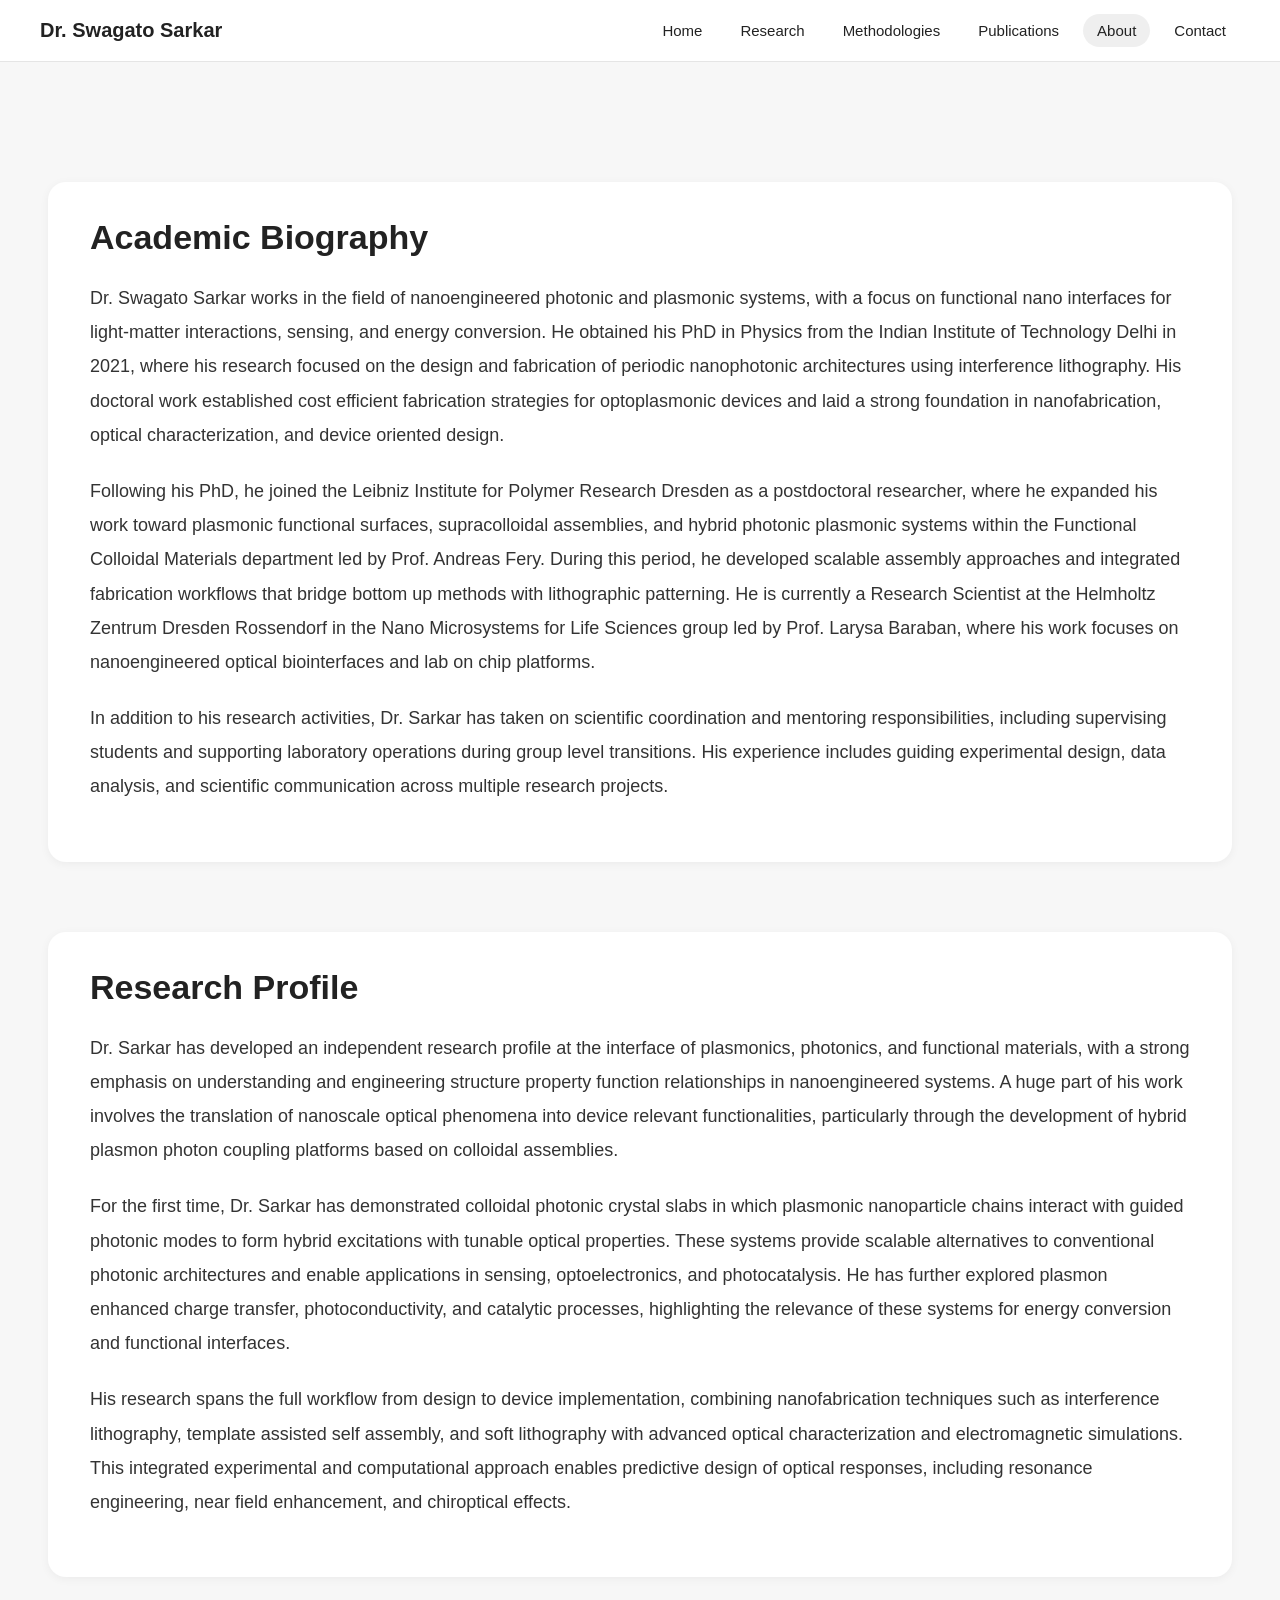
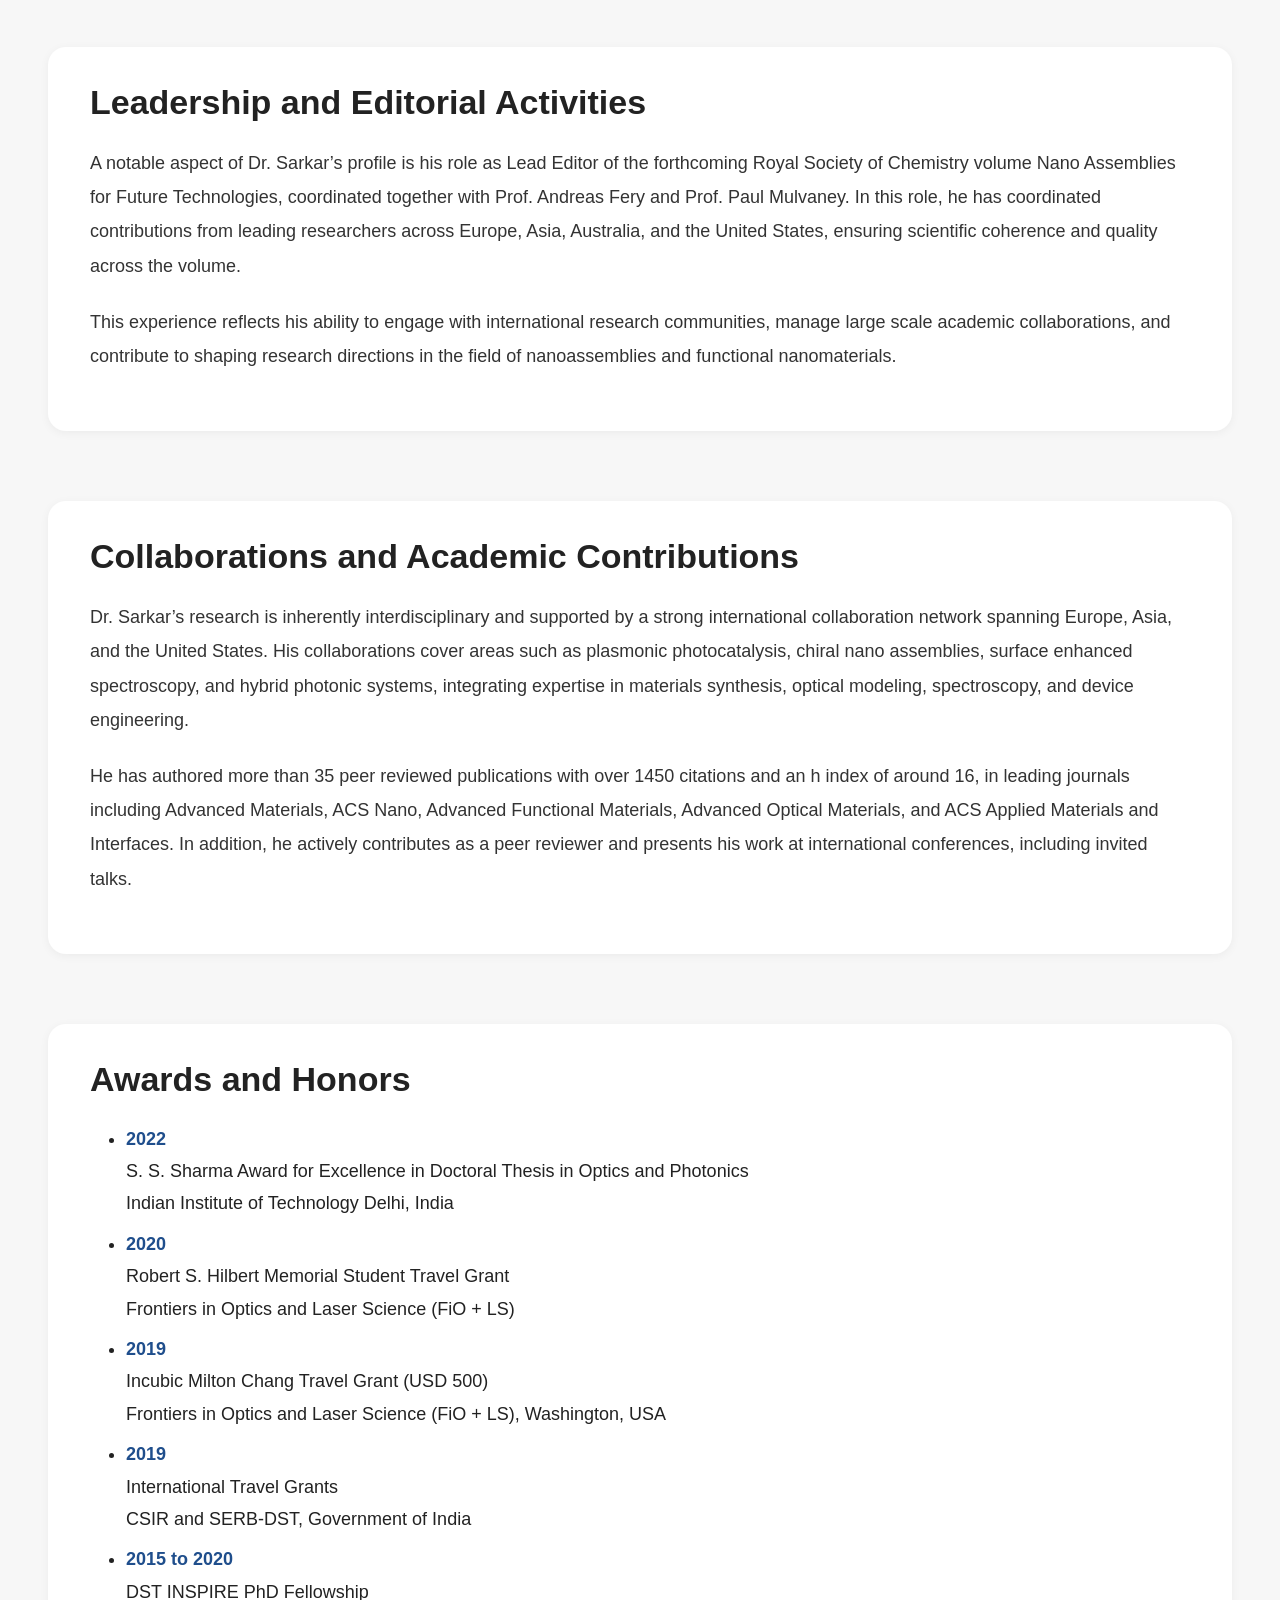
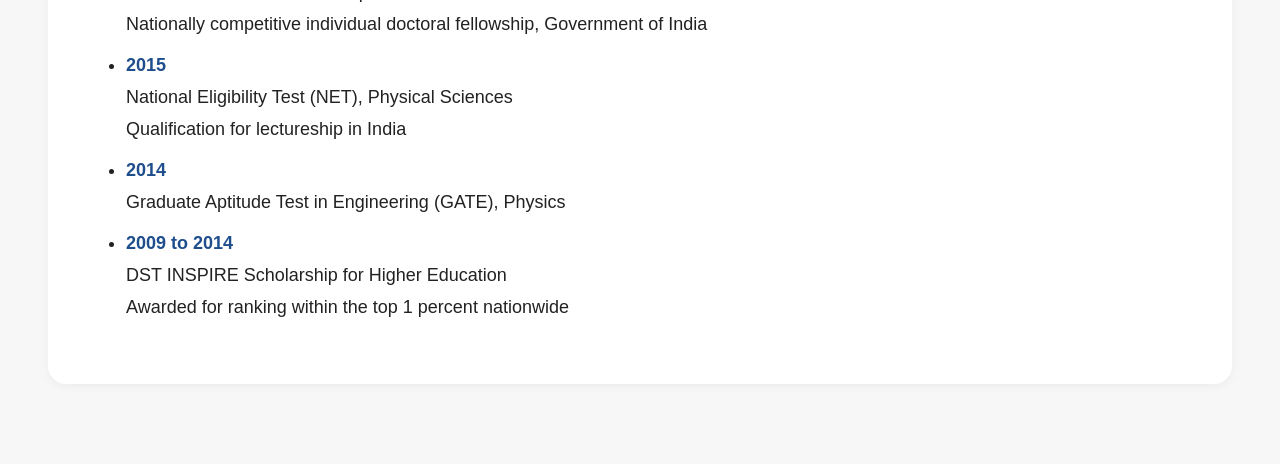
==== about.html @ 1393ed9a "Update about.html" ====
<!DOCTYPE html>
<html lang="en">
<head>
    <meta charset="UTF-8">
    <meta name="viewport" content="width=device-width, initial-scale=1.0">
    <title>About | Dr. Swagato Sarkar</title>
    <link rel="stylesheet" href="styles.css">
</head>
<body>

<header class="site-header">
    <nav class="navbar">
        <a href="index.html" class="site-title">Dr. Swagato Sarkar</a>
        <div class="nav-links">
            <a href="index.html">Home</a>
            <a href="research.html">Research</a>
            <a href="methodologies.html">Methodologies</a>
            <a href="publications.html">Publications</a>
            <a href="about.html" class="active">About</a>
            <a href="contact.html">Contact</a>
        </div>
    </nav>
</header>

<div class="container">

    <div class="research-block">

        <h2>Academic Biography</h2>

        <p>
            Dr. Swagato Sarkar works in the field of nanoengineered photonic and plasmonic systems, with a focus on functional nano interfaces for light-matter interactions, sensing, and energy conversion. He obtained his PhD in Physics from the Indian Institute of Technology Delhi in 2021, where his research focused on the design and fabrication of periodic nanophotonic architectures using interference lithography. His doctoral work established cost efficient fabrication strategies for optoplasmonic devices and laid a strong foundation in nanofabrication, optical characterization, and device oriented design.
        </p>

        <p>
            Following his PhD, he joined the Leibniz Institute for Polymer Research Dresden as a postdoctoral researcher, where he expanded his work toward plasmonic functional surfaces, supracolloidal assemblies, and hybrid photonic plasmonic systems within the Functional Colloidal Materials department led by Prof. Andreas Fery. During this period, he developed scalable assembly approaches and integrated fabrication workflows that bridge bottom up methods with lithographic patterning. He is currently a Research Scientist at the Helmholtz Zentrum Dresden Rossendorf in the Nano Microsystems for Life Sciences group led by Prof. Larysa Baraban, where his work focuses on nanoengineered optical biointerfaces and lab on chip platforms.
        </p>

        <p>
            In addition to his research activities, Dr. Sarkar has taken on scientific coordination and mentoring responsibilities, including supervising students and supporting laboratory operations during group level transitions. His experience includes guiding experimental design, data analysis, and scientific communication across multiple research projects.
        </p>

    </div>


    <div class="research-block">

        <h2>Research Profile</h2>

        <p>
            Dr. Sarkar has developed an independent research profile at the interface of plasmonics, photonics, and functional materials, with a strong emphasis on understanding and engineering structure property function relationships in nanoengineered systems. A huge part of his work involves the translation of nanoscale optical phenomena into device relevant functionalities, particularly through the development of hybrid plasmon photon coupling platforms based on colloidal assemblies.
        </p>

        <p>
            For the first time, Dr. Sarkar has demonstrated colloidal photonic crystal slabs in which plasmonic nanoparticle chains interact with guided photonic modes to form hybrid excitations with tunable optical properties. These systems provide scalable alternatives to conventional photonic architectures and enable applications in sensing, optoelectronics, and photocatalysis. He has further explored plasmon enhanced charge transfer, photoconductivity, and catalytic processes, highlighting the relevance of these systems for energy conversion and functional interfaces.
        </p>

        <p>
            His research spans the full workflow from design to device implementation, combining nanofabrication techniques such as interference lithography, template assisted self assembly, and soft lithography with advanced optical characterization and electromagnetic simulations. This integrated experimental and computational approach enables predictive design of optical responses, including resonance engineering, near field enhancement, and chiroptical effects.
        </p>

    </div>


    <div class="research-block">

        <h2>Leadership and Editorial Activities</h2>

        <p>
            A notable aspect of Dr. Sarkar’s profile is his role as Lead Editor of the forthcoming Royal Society of Chemistry volume Nano Assemblies for Future Technologies, coordinated together with Prof. Andreas Fery and Prof. Paul Mulvaney. In this role, he has coordinated contributions from leading researchers across Europe, Asia, Australia, and the United States, ensuring scientific coherence and quality across the volume.
        </p>

        <p>
            This experience reflects his ability to engage with international research communities, manage large scale academic collaborations, and contribute to shaping research directions in the field of nanoassemblies and functional nanomaterials.
        </p>

    </div>


    <div class="research-block">

        <h2>Collaborations and Academic Contributions</h2>

        <p>
            Dr. Sarkar’s research is inherently interdisciplinary and supported by a strong international collaboration network spanning Europe, Asia, and the United States. His collaborations cover areas such as plasmonic photocatalysis, chiral nano assemblies, surface enhanced spectroscopy, and hybrid photonic systems, integrating expertise in materials synthesis, optical modeling, spectroscopy, and device engineering.
        </p>

        <p>
            He has authored more than 35 peer reviewed publications with over 1450 citations and an h index of around 16, in leading journals including Advanced Materials, ACS Nano, Advanced Functional Materials, Advanced Optical Materials, and ACS Applied Materials and Interfaces. In addition, he actively contributes as a peer reviewer and presents his work at international conferences, including invited talks.
        </p>

    </div>


<div class="research-block">
    <h2>Awards and Honors</h2>

    <ul class="contact-list">
        <li>
            <strong>2022</strong><br>
            S. S. Sharma Award for Excellence in Doctoral Thesis in Optics and Photonics<br>
            Indian Institute of Technology Delhi, India
        </li>

        <li>
            <strong>2020</strong><br>
            Robert S. Hilbert Memorial Student Travel Grant<br>
            Frontiers in Optics and Laser Science (FiO + LS)
        </li>

        <li>
            <strong>2019</strong><br>
            Incubic Milton Chang Travel Grant (USD 500)<br>
            Frontiers in Optics and Laser Science (FiO + LS), Washington, USA
        </li>

        <li>
            <strong>2019</strong><br>
            International Travel Grants<br>
            CSIR and SERB-DST, Government of India
        </li>

        <li>
            <strong>2015 to 2020</strong><br>
            DST INSPIRE PhD Fellowship<br>
            Nationally competitive individual doctoral fellowship, Government of India
        </li>

        <li>
            <strong>2015</strong><br>
            National Eligibility Test (NET), Physical Sciences<br>
            Qualification for lectureship in India
        </li>

        <li>
            <strong>2014</strong><br>
            Graduate Aptitude Test in Engineering (GATE), Physics
        </li>

        <li>
            <strong>2009 to 2014</strong><br>
            DST INSPIRE Scholarship for Higher Education<br>
            Awarded for ranking within the top 1 percent nationwide
        </li>
    </ul>
</div>

</div>

</body>
</html>
---- styles.css ----
html {
    scroll-behavior: smooth;
}

body {
    font-family: Arial, sans-serif;
    margin: 0;
    padding: 0;
    background-color: #f7f7f7;
    color: #222;
}

.site-header {
    position: sticky;
    top: 0;
    z-index: 1000;
    background-color: rgba(255, 255, 255, 0.96);
    backdrop-filter: blur(8px);
    border-bottom: 1px solid #e5e5e5;
}

.navbar {
    max-width: 1200px;
    margin: 0 auto;
    padding: 14px 28px;
    display: flex;
    align-items: center;
    justify-content: space-between;
    gap: 20px;
}

.site-title {
    font-size: 20px;
    font-weight: 700;
    color: #222;
    text-decoration: none;
}

.nav-links {
    display: flex;
    flex-wrap: wrap;
    gap: 10px;
}

.nav-links a {
    text-decoration: none;
    color: #222;
    font-size: 15px;
    padding: 8px 14px;
    border-radius: 20px;
    transition: all 0.2s ease;
}

.nav-links a:hover,
.nav-links a.active {
    background-color: #efefef;
}

.container {
    max-width: 1200px;
    margin: 0 auto;
    padding: 50px 30px 80px 30px;
}

.hero {
    text-align: center;
    max-width: 950px;
    margin: 0 auto 50px auto;
}

h1 {
    font-size: 52px;
    margin-bottom: 12px;
}

.hero h2 {
    font-weight: normal;
    color: #444;
    margin-bottom: 28px;
    font-size: 22px;
}

.hero p {
    font-size: 18px;
    line-height: 1.8;
    color: #333;
    margin: 0 auto;
}

.section {
    margin-top: 70px;
}

.section-title {
    text-align: center;
    font-size: 28px;
    margin-bottom: 28px;
    color: #333;
}

.tag-group {
    text-align: center;
    max-width: 1100px;
    margin: 0 auto;
}

.tag {
    display: inline-block;
    padding: 12px 22px;
    margin: 8px;
    border: 1px solid #d0d0d0;
    border-radius: 30px;
    font-size: 15px;
    background-color: #ffffff;
    transition: all 0.2s ease;
}

.tag a {
    text-decoration: none;
    color: #222;
    font-weight: 500;
}

.tag:hover {
    background-color: #f0f0f0;
    border-color: #999;
    transform: translateY(-2px);
    cursor: pointer;
}

.card-grid {
    max-width: 1100px;
    margin: 0 auto;
    display: grid;
    grid-template-columns: repeat(3, 1fr);
    gap: 16px;
}

.profile-card {
    background-color: #ffffff;
    border-radius: 16px;
    padding: 18px 20px;
    box-shadow: 0 2px 10px rgba(0, 0, 0, 0.05);
    text-align: left;
}

.profile-card h3 {
    margin: 0 0 10px 0;
    font-size: 18px;
}

.profile-card p {
    margin: 0;
    font-size: 15px;
    line-height: 1.7;
    color: #444;
}

.block {
    max-width: 1100px;
    margin: 36px auto 0 auto;
    background-color: #ffffff;
    padding: 34px 38px;
    border-radius: 18px;
    box-shadow: 0 2px 10px rgba(0, 0, 0, 0.05);
}

.block h2 {
    margin-top: 0;
    margin-bottom: 20px;
    font-size: 34px;
    color: #222;
}

.block h3 {
    margin-top: 28px;
    margin-bottom: 12px;
    font-size: 24px;
    color: #222;
}

.block p {
    font-size: 17px;
    line-height: 1.8;
    color: #333;
}

.block ul {
    margin: 0;
    padding-left: 20px;
}

.block li {
    margin-bottom: 10px;
    font-size: 17px;
    line-height: 1.7;
    color: #333;
}

.research-block {
    max-width: 1100px;
    margin: 70px auto 0 auto;
    background-color: #ffffff;
    padding: 36px 42px;
    border-radius: 18px;
    box-shadow: 0 2px 10px rgba(0, 0, 0, 0.05);
    text-align: left;
    scroll-margin-top: 50px;
}

.research-block h2 {
    text-align: left;
    font-size: 34px;
    margin-top: 0;
    margin-bottom: 24px;
    color: #222;
}

.research-block p {
    font-size: 18px;
    line-height: 1.9;
    margin-bottom: 22px;
    color: #333;
    text-align: left;
}

.research-block ul {
    margin: 10px 0 24px 24px;
    padding-left: 12px;
}

.research-block li {
    font-size: 18px;
    line-height: 1.8;
    margin-bottom: 8px;
}

.research-image {
    width: 100%;
    max-width: 1000px;
    display: block;
    margin: 24px auto 0 auto;
    border-radius: 14px;
    box-shadow: 0 3px 12px rgba(0, 0, 0, 0.08);
}

.publications-block {
    max-width: 1100px;
    margin: 80px auto 0 auto;
    background-color: #ffffff;
    padding: 40px 44px;
    border-radius: 18px;
    box-shadow: 0 2px 10px rgba(0, 0, 0, 0.05);
}

.publications-block h2 {
    margin-top: 0;
    margin-bottom: 18px;
    font-size: 36px;
    color: #222;
}

.pub-note {
    color: #666;
    font-size: 15px;
    margin-bottom: 22px;
    line-height: 1.7;
}

.pub-year-box {
    border: 1px solid #e3e3e3;
    border-radius: 14px;
    margin-bottom: 16px;
    background-color: #fafafa;
    overflow: hidden;
}

.pub-year-box summary {
    list-style: none;
    cursor: pointer;
    padding: 16px 20px;
    font-size: 24px;
    font-weight: 600;
    color: #222;
    background-color: #f4f4f4;
}

.pub-year-box summary::-webkit-details-marker {
    display: none;
}

.pub-year-box summary::after {
    content: "+";
    float: right;
    font-size: 26px;
    line-height: 1;
}

.pub-year-box[open] summary::after {
    content: "−";
}

.pub-year-content {
    padding: 18px 24px 20px 24px;
    background-color: #ffffff;
}

.pub-list {
    margin: 0;
    padding-left: 22px;
}

.pub-list li {
    margin-bottom: 14px;
    line-height: 1.7;
    font-size: 17px;
    color: #333;
}

.pub-list a,
.block a {
    color: #1f4e8c;
    text-decoration: none;
}

.pub-list a:hover,
.block a:hover {
    text-decoration: underline;
}

.footer {
    max-width: 1200px;
    margin: 60px auto 20px auto;
    padding: 0 30px;
    font-size: 14px;
    color: #666;
    text-align: center;
}

@media (max-width: 900px) {
    .card-grid {
        grid-template-columns: 1fr;
    }

    .navbar {
        flex-direction: column;
        align-items: flex-start;
    }
}

@media (max-width: 768px) {
    .container {
        padding: 35px 18px 60px 18px;
    }

    h1 {
        font-size: 40px;
    }

    .hero h2 {
        font-size: 20px;
    }

    .research-block,
    .block,
    .publications-block {
        padding: 26px 22px;
    }

    .research-block h2,
    .block h2,
    .publications-block h2 {
        font-size: 28px;
    }

    .research-block p,
    .research-block li,
    .block p,
    .block li,
    .pub-list li {
        font-size: 16px;
    }
}
.icon-links {
    list-style: none;
    padding-left: 0;
    margin: 0;
}

.icon-links li {
    display: flex;
    align-items: center;
    gap: 10px;
    margin-bottom: 14px;
    font-size: 17px;
    line-height: 1.7;
    color: #333;
}

.icon-links i {
    width: 22px;
    font-size: 18px;
    color: #1f4e8c;
    text-align: center;
}

.icon-links a {
    color: #1f4e8c;
    text-decoration: none;
}

.icon-links a:hover {
    text-decoration: underline;
}
.contact-grid {
    display: grid;
    grid-template-columns: 1fr 1fr;
    gap: 18px 30px;
    margin-top: 10px;
}

.contact-item {
    display: flex;
    align-items: flex-start;
    gap: 12px;
    font-size: 16px;
    line-height: 1.6;
}

.contact-item i {
    font-size: 18px;
    color: #1f4e8c;
    margin-top: 4px;
    min-width: 22px;
}

.contact-item strong {
    display: block;
    font-weight: 600;
    color: #222;
}

.contact-item p {
    margin: 2px 0 0 0;
    color: #444;
}

.contact-item a {
    color: #1f4e8c;
    text-decoration: none;
}

.contact-item a:hover {
    text-decoration: underline;
}
@media (max-width: 768px) {
    .contact-grid {
        grid-template-columns: 1fr;
    }
}
/* Subtle hover animation system */

.profile-card,
.logo-card,
.block,
.research-block,
.publications-block,
.pub-year-box {
    transition: transform 0.22s ease, box-shadow 0.22s ease, border-color 0.22s ease, background-color 0.22s ease;
}

.profile-card:hover,
.logo-card:hover {
    transform: translateY(-4px);
    box-shadow: 0 8px 20px rgba(0, 0, 0, 0.08);
}

.block:hover,
.research-block:hover,
.publications-block:hover {
    transform: translateY(-3px);
    box-shadow: 0 8px 22px rgba(0, 0, 0, 0.08);
}

.pub-year-box:hover {
    transform: translateY(-2px);
    box-shadow: 0 6px 16px rgba(0, 0, 0, 0.06);
}

.nav-links a,
.tag,
.icon-links a,
.contact-item a,
.pub-list a,
.block a {
    transition: color 0.18s ease, background-color 0.18s ease, text-decoration-color 0.18s ease, transform 0.18s ease;
}

.nav-links a:hover {
    transform: translateY(-1px);
}

.tag:hover {
    box-shadow: 0 4px 10px rgba(0, 0, 0, 0.05);
}

.research-image {
    transition: transform 0.25s ease, box-shadow 0.25s ease;
}

.research-image:hover {
    transform: scale(1.01);
    box-shadow: 0 8px 22px rgba(0, 0, 0, 0.12);
}

.contact-item {
    transition: transform 0.18s ease;
}

.contact-item:hover {
    transform: translateX(3px);
}

/* Respect reduced motion preferences */
@media (prefers-reduced-motion: reduce) {
    .profile-card,
    .logo-card,
    .block,
    .research-block,
    .publications-block,
    .pub-year-box,
    .nav-links a,
    .tag,
    .icon-links a,
    .contact-item,
    .contact-item a,
    .pub-list a,
    .block a,
    .research-image {
        transition: none;
    }

    .profile-card:hover,
    .logo-card:hover,
    .block:hover,
    .research-block:hover,
    .publications-block:hover,
    .pub-year-box:hover,
    .nav-links a:hover,
    .tag:hover,
    .research-image:hover,
    .contact-item:hover {
        transform: none;
    }
}
.contact-list li strong {
    color: #1f4e8c;
    font-size: 18px;
}
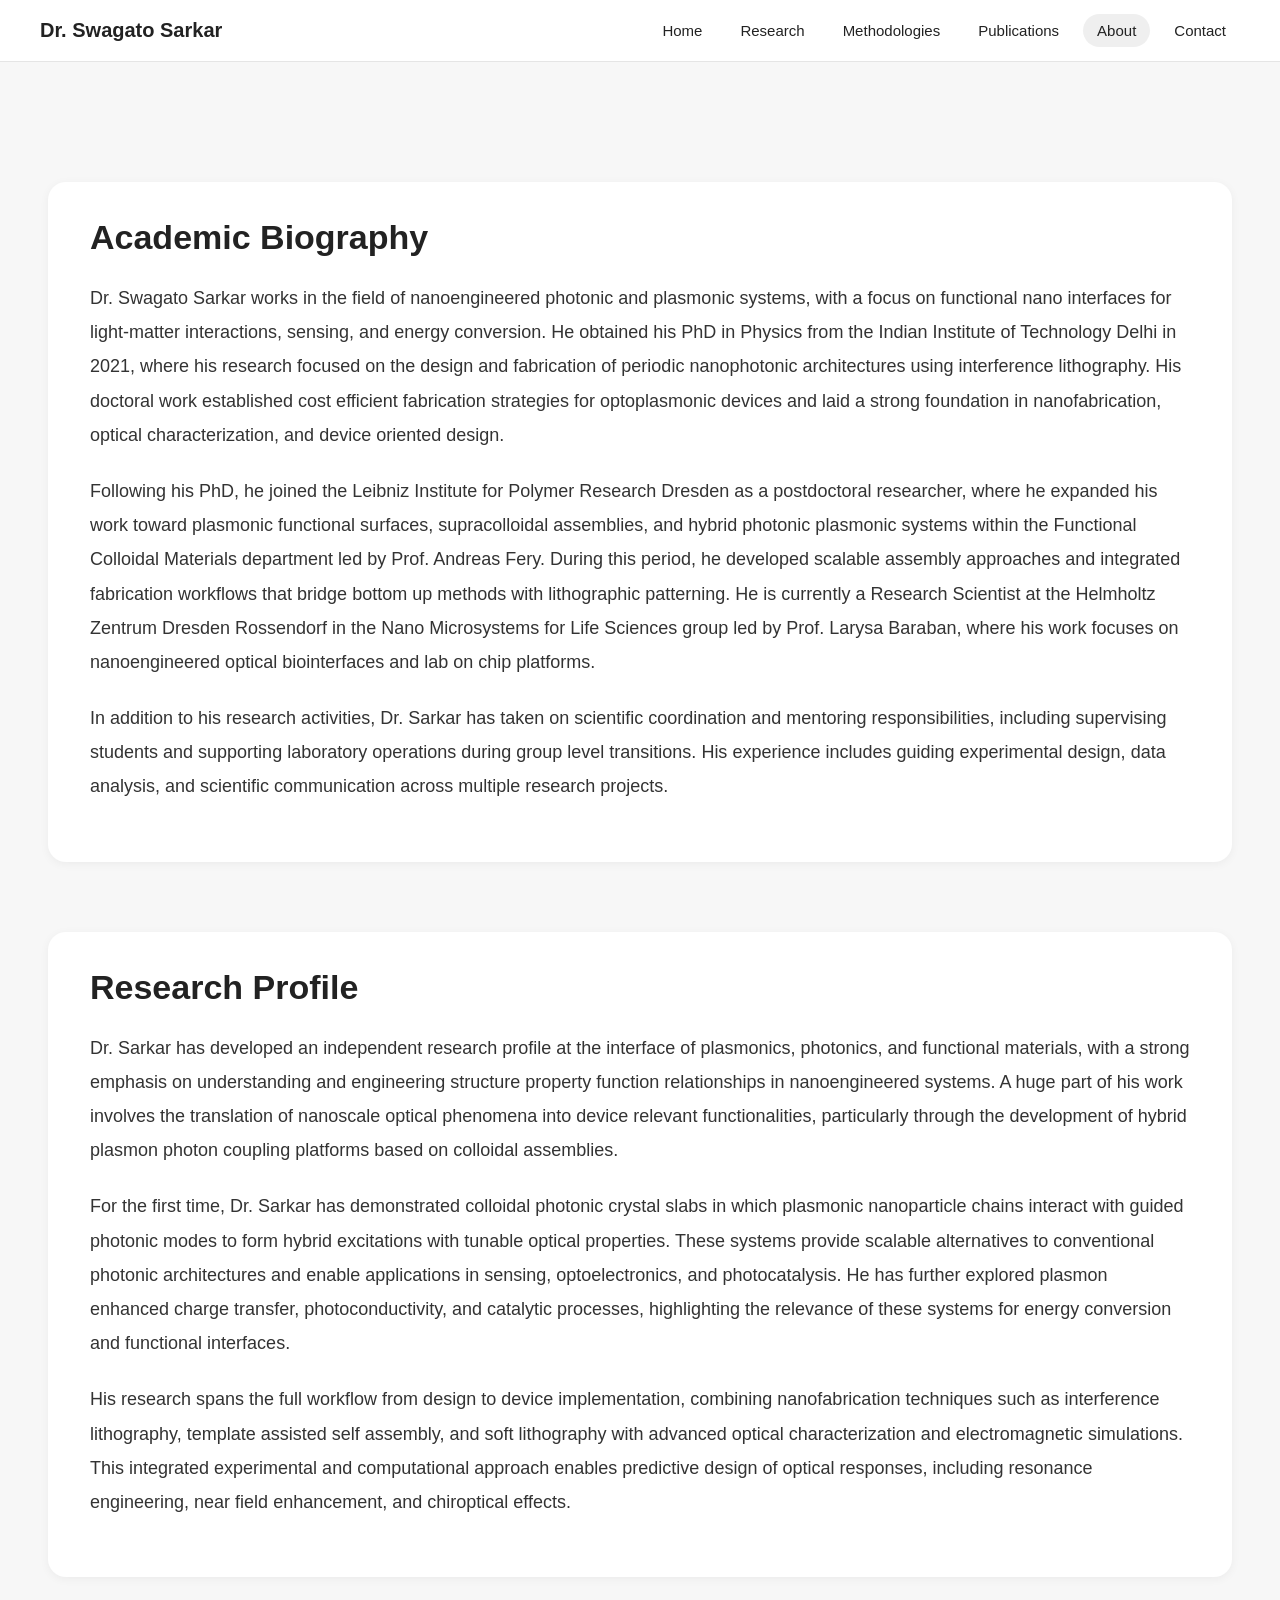
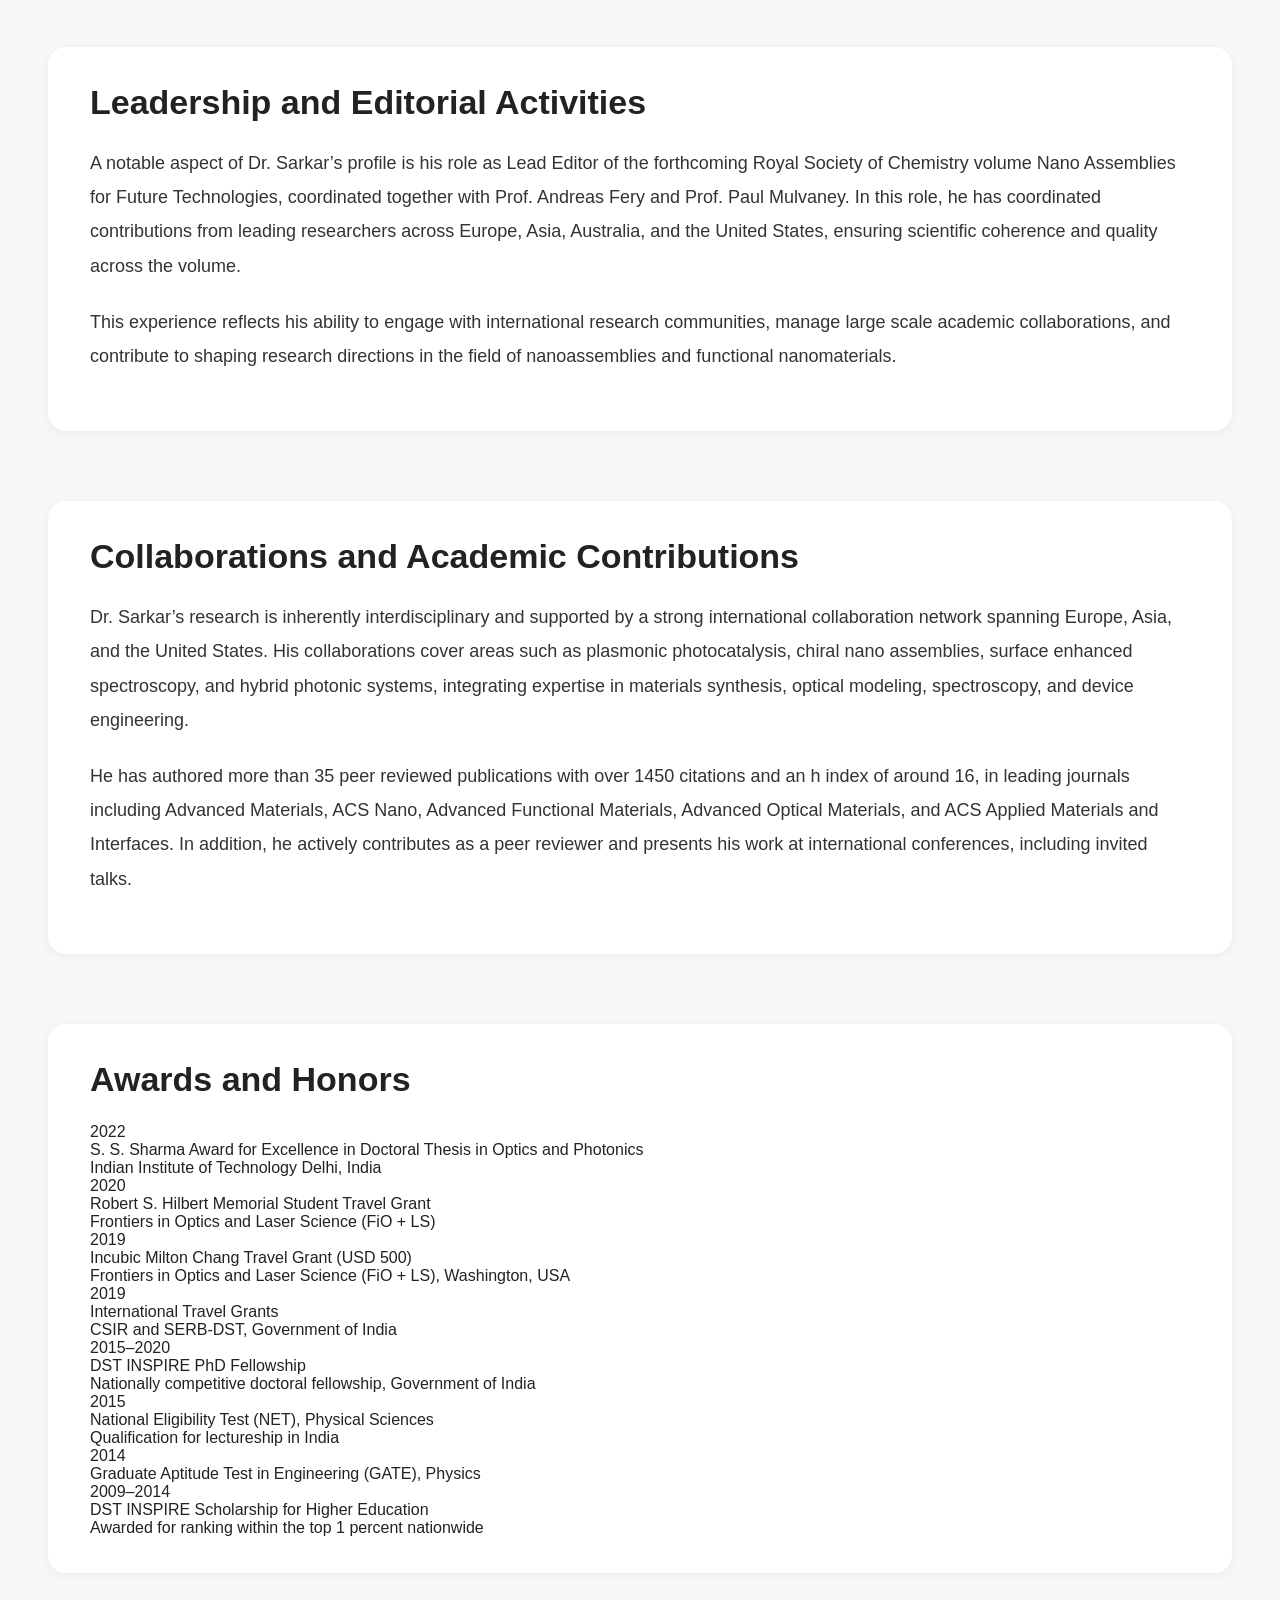
==== commit bf5c0c83: "Update about.html" ====
--- a/about.html
+++ b/about.html
@@ -95,54 +95,72 @@
 <div class="research-block">
     <h2>Awards and Honors</h2>
 
-    <ul class="contact-list">
-        <li>
-            <strong>2022</strong><br>
-            S. S. Sharma Award for Excellence in Doctoral Thesis in Optics and Photonics<br>
-            Indian Institute of Technology Delhi, India
-        </li>
+    <div class="timeline">
 
-        <li>
-            <strong>2020</strong><br>
-            Robert S. Hilbert Memorial Student Travel Grant<br>
-            Frontiers in Optics and Laser Science (FiO + LS)
-        </li>
+        <div class="timeline-item">
+            <div class="timeline-year">2022</div>
+            <div class="timeline-content">
+                S. S. Sharma Award for Excellence in Doctoral Thesis in Optics and Photonics<br>
+                Indian Institute of Technology Delhi, India
+            </div>
+        </div>
 
-        <li>
-            <strong>2019</strong><br>
-            Incubic Milton Chang Travel Grant (USD 500)<br>
-            Frontiers in Optics and Laser Science (FiO + LS), Washington, USA
-        </li>
+        <div class="timeline-item">
+            <div class="timeline-year">2020</div>
+            <div class="timeline-content">
+                Robert S. Hilbert Memorial Student Travel Grant<br>
+                Frontiers in Optics and Laser Science (FiO + LS)
+            </div>
+        </div>
 
-        <li>
-            <strong>2019</strong><br>
-            International Travel Grants<br>
-            CSIR and SERB-DST, Government of India
-        </li>
+        <div class="timeline-item">
+            <div class="timeline-year">2019</div>
+            <div class="timeline-content">
+                Incubic Milton Chang Travel Grant (USD 500)<br>
+                Frontiers in Optics and Laser Science (FiO + LS), Washington, USA
+            </div>
+        </div>
 
-        <li>
-            <strong>2015 to 2020</strong><br>
-            DST INSPIRE PhD Fellowship<br>
-            Nationally competitive individual doctoral fellowship, Government of India
-        </li>
+        <div class="timeline-item">
+            <div class="timeline-year">2019</div>
+            <div class="timeline-content">
+                International Travel Grants<br>
+                CSIR and SERB-DST, Government of India
+            </div>
+        </div>
 
-        <li>
-            <strong>2015</strong><br>
-            National Eligibility Test (NET), Physical Sciences<br>
-            Qualification for lectureship in India
-        </li>
+        <div class="timeline-item">
+            <div class="timeline-year">2015–2020</div>
+            <div class="timeline-content">
+                DST INSPIRE PhD Fellowship<br>
+                Nationally competitive doctoral fellowship, Government of India
+            </div>
+        </div>
 
-        <li>
-            <strong>2014</strong><br>
-            Graduate Aptitude Test in Engineering (GATE), Physics
-        </li>
+        <div class="timeline-item">
+            <div class="timeline-year">2015</div>
+            <div class="timeline-content">
+                National Eligibility Test (NET), Physical Sciences<br>
+                Qualification for lectureship in India
+            </div>
+        </div>
 
-        <li>
-            <strong>2009 to 2014</strong><br>
-            DST INSPIRE Scholarship for Higher Education<br>
-            Awarded for ranking within the top 1 percent nationwide
-        </li>
-    </ul>
+        <div class="timeline-item">
+            <div class="timeline-year">2014</div>
+            <div class="timeline-content">
+                Graduate Aptitude Test in Engineering (GATE), Physics
+            </div>
+        </div>
+
+        <div class="timeline-item">
+            <div class="timeline-year">2009–2014</div>
+            <div class="timeline-content">
+                DST INSPIRE Scholarship for Higher Education<br>
+                Awarded for ranking within the top 1 percent nationwide
+            </div>
+        </div>
+
+    </div>
 </div>
 
 </div>
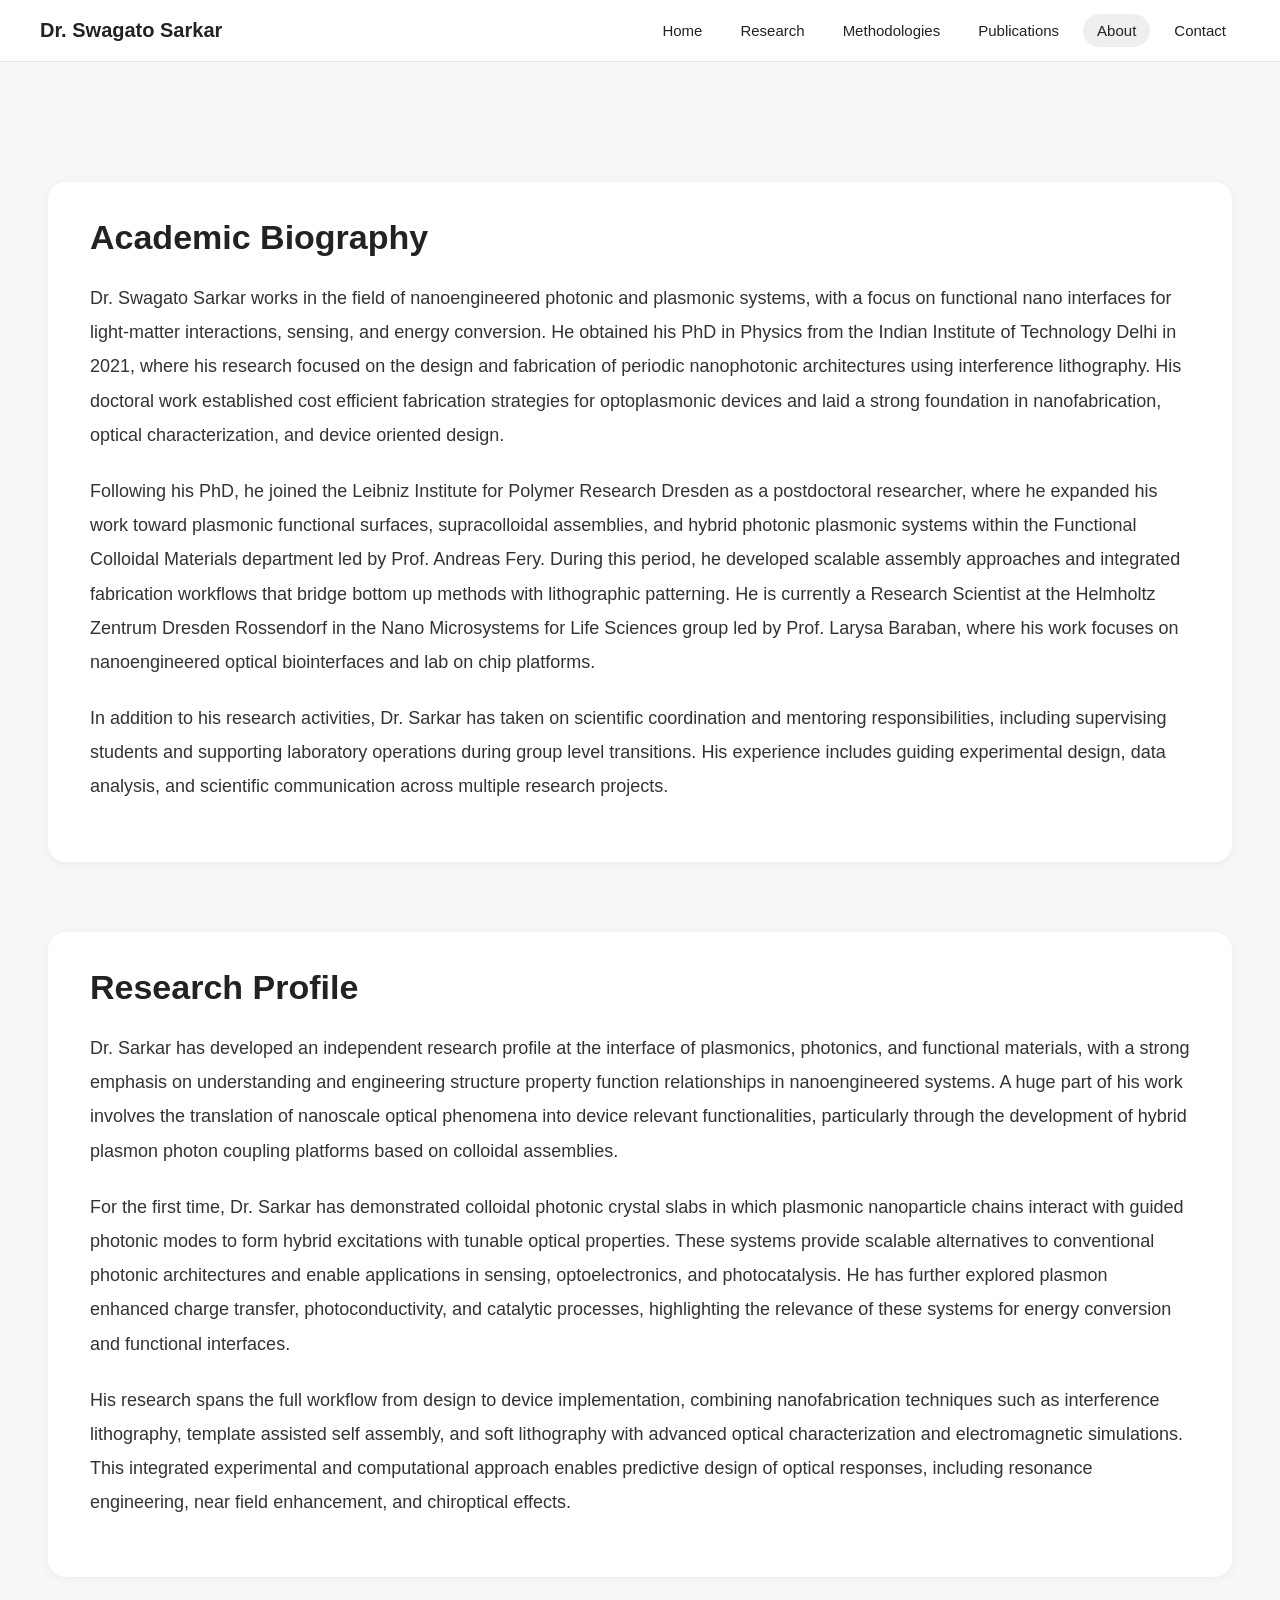
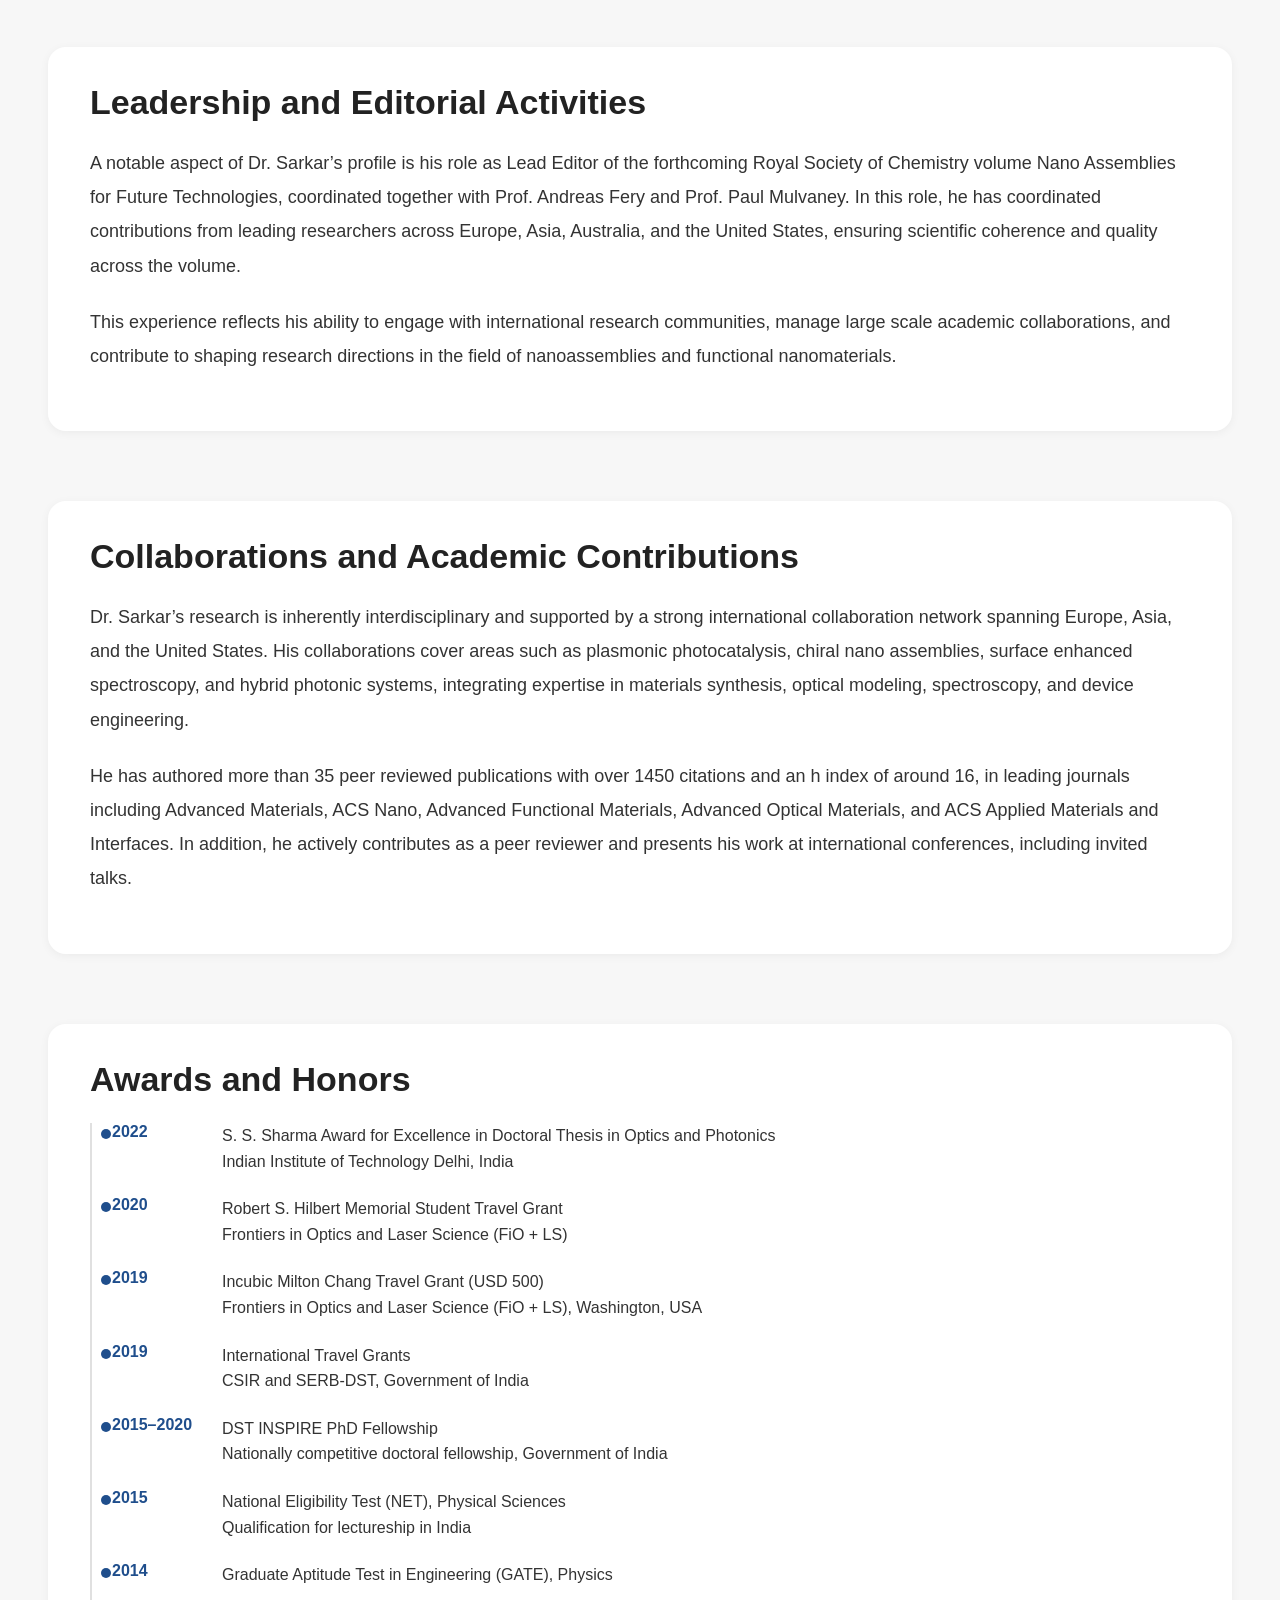
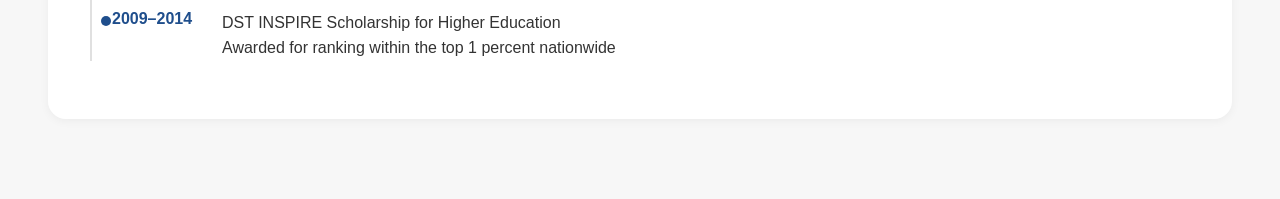
==== commit 3f08018c: "Update about.html" ====
--- a/about.html
+++ b/about.html
@@ -165,5 +165,6 @@
 
 </div>
 
+<script src="script.js"></script>    
 </body>
 </html>
--- a/styles.css
+++ b/styles.css
@@ -557,3 +557,71 @@
     color: #1f4e8c;
     font-size: 18px;
 }
+/* Timeline layout */
+
+.timeline {
+    margin-top: 20px;
+    border-left: 2px solid #e0e0e0;
+    padding-left: 20px;
+}
+
+.timeline-item {
+    display: flex;
+    align-items: flex-start;
+    margin-bottom: 22px;
+    position: relative;
+}
+
+.timeline-item::before {
+    content: "";
+    position: absolute;
+    left: -11px;
+    top: 6px;
+    width: 10px;
+    height: 10px;
+    background-color: #1f4e8c;
+    border-radius: 50%;
+}
+
+.timeline-year {
+    min-width: 110px;
+    font-weight: 600;
+    color: #1f4e8c;
+    font-size: 16px;
+}
+
+.timeline-content {
+    color: #333;
+    line-height: 1.6;
+}
+@media (max-width: 768px) {
+    .timeline-item {
+        flex-direction: column;
+    }
+
+    .timeline-year {
+        margin-bottom: 4px;
+    }
+}
+/* Scroll-triggered fade animation */
+
+.fade-in-section {
+    opacity: 0;
+    transform: translateY(28px);
+    transition: opacity 0.8s ease, transform 0.8s ease;
+    will-change: opacity, transform;
+}
+
+.fade-in-section.visible {
+    opacity: 1;
+    transform: translateY(0);
+}
+
+/* Reduced motion accessibility */
+@media (prefers-reduced-motion: reduce) {
+    .fade-in-section {
+        opacity: 1;
+        transform: none;
+        transition: none;
+    }
+}
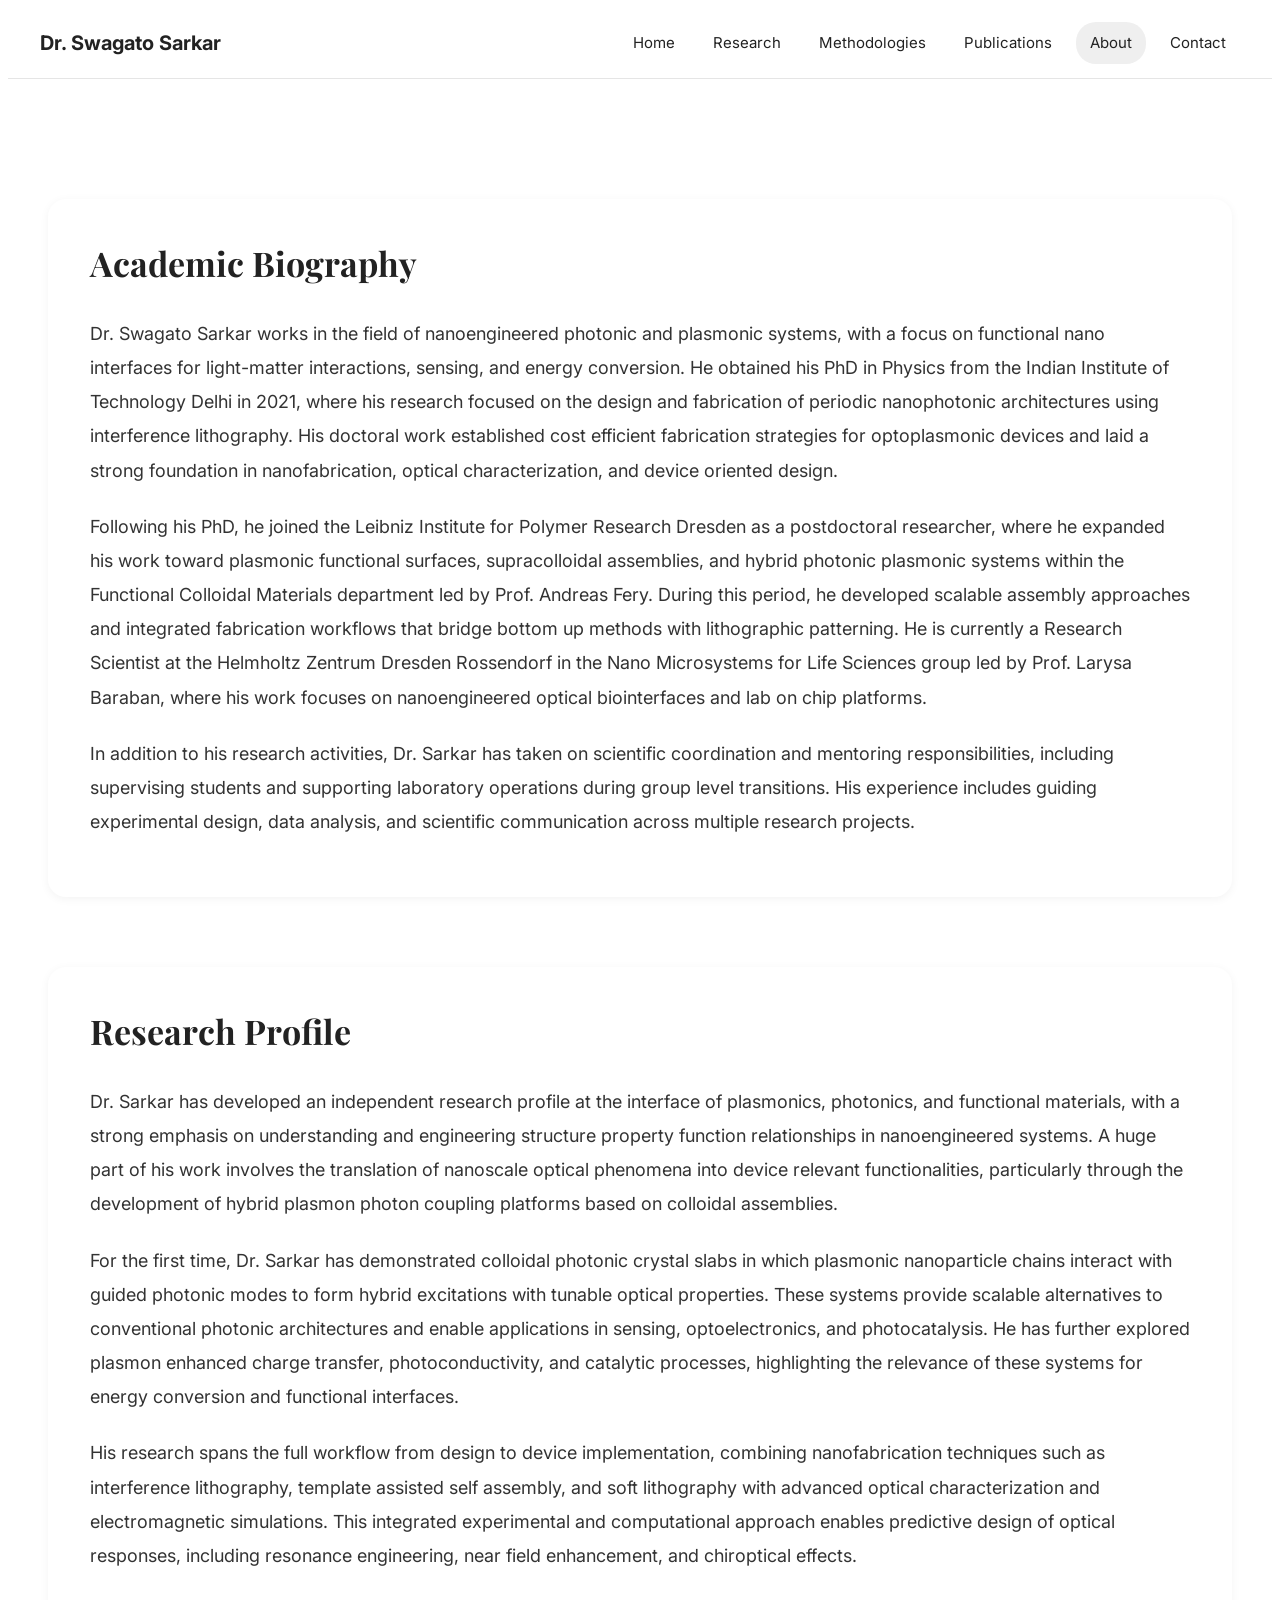
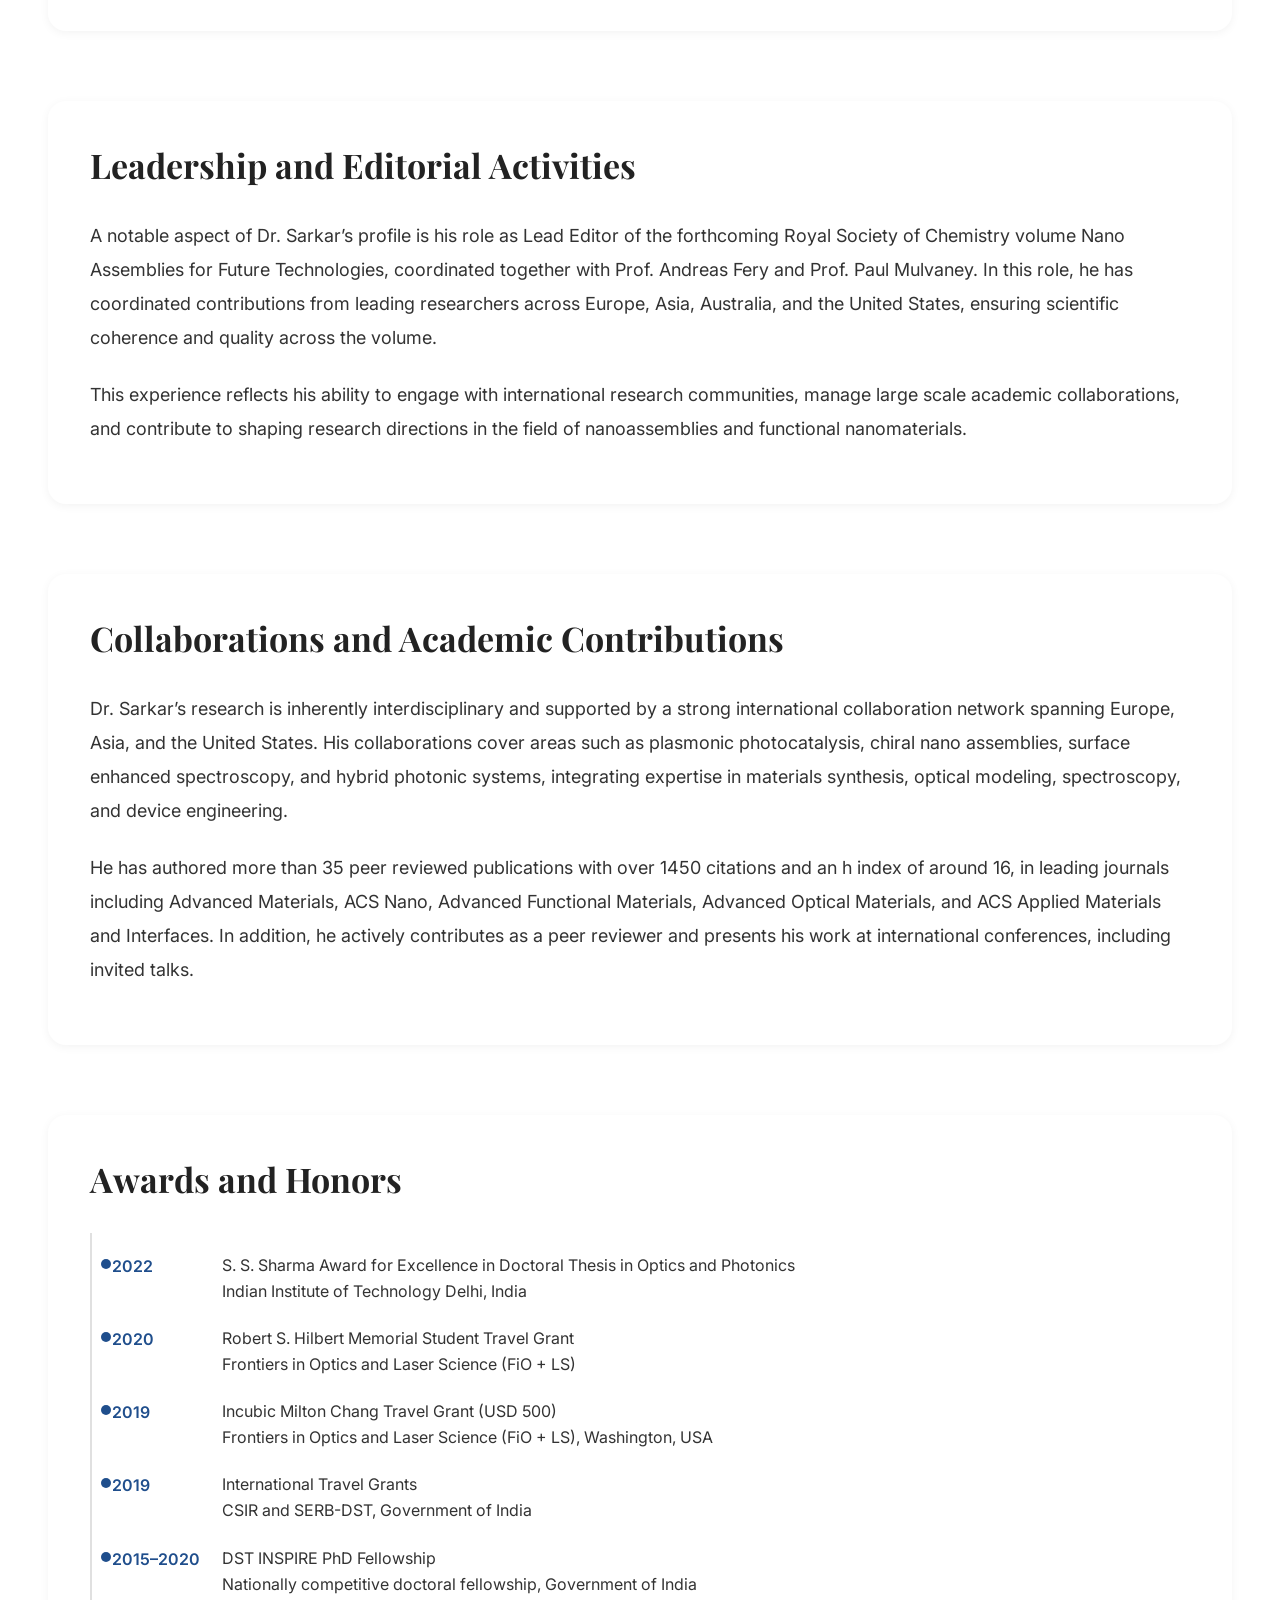
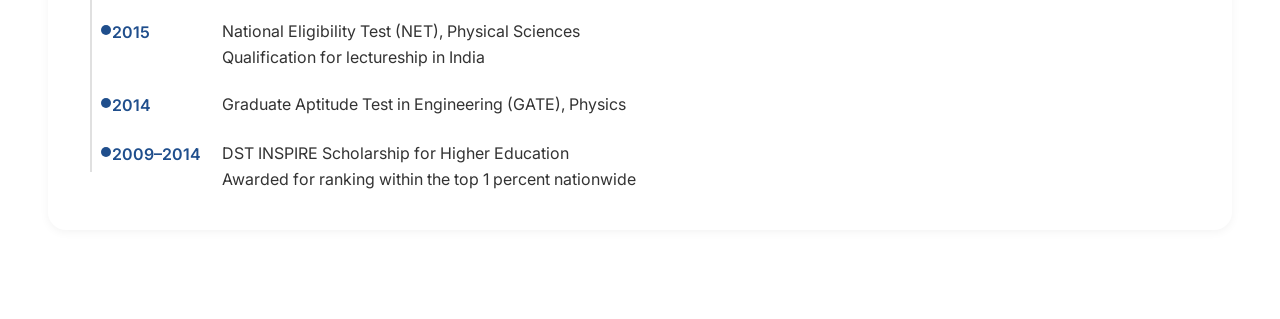
==== commit 8f84ef48: "Update about.html" ====
--- a/about.html
+++ b/about.html
@@ -4,6 +4,7 @@
     <meta charset="UTF-8">
     <meta name="viewport" content="width=device-width, initial-scale=1.0">
     <title>About | Dr. Swagato Sarkar</title>
+    <link href="https://fonts.googleapis.com/css2?family=Playfair+Display:wght@500;600&family=Inter:wght@400;500&display=swap" rel="stylesheet">
     <link rel="stylesheet" href="styles.css">
 </head>
 <body>
--- a/styles.css
+++ b/styles.css
@@ -3,11 +3,13 @@
 }
 
 body {
-    font-family: Arial, sans-serif;
-    margin: 0;
-    padding: 0;
-    background-color: #f7f7f7;
-    color: #222;
+    font-family: "Inter", sans-serif;
+    color: #333;
+    line-height: 1.7;
+}
+
+h1, h2, h3 {
+    font-family: "Playfair Display", serif;
 }
 
 .site-header {
@@ -608,7 +610,9 @@
 .fade-in-section {
     opacity: 0;
     transform: translateY(28px);
-    transition: opacity 0.8s ease, transform 0.8s ease;
+    transition:
+        opacity 0.8s ease,
+        transform 0.8s ease;
     will-change: opacity, transform;
 }
 
@@ -617,9 +621,24 @@
     transform: translateY(0);
 }
 
+/* Slightly lighter entrance for smaller repeated items */
+.timeline-item.fade-in-section,
+.contact-item.fade-in-section,
+.profile-card.fade-in-section,
+.pub-year-box.fade-in-section {
+    transform: translateY(20px);
+    transition:
+        opacity 0.7s ease,
+        transform 0.7s ease;
+}
+
 /* Reduced motion accessibility */
 @media (prefers-reduced-motion: reduce) {
-    .fade-in-section {
+    .fade-in-section,
+    .timeline-item.fade-in-section,
+    .contact-item.fade-in-section,
+    .profile-card.fade-in-section,
+    .pub-year-box.fade-in-section {
         opacity: 1;
         transform: none;
         transition: none;
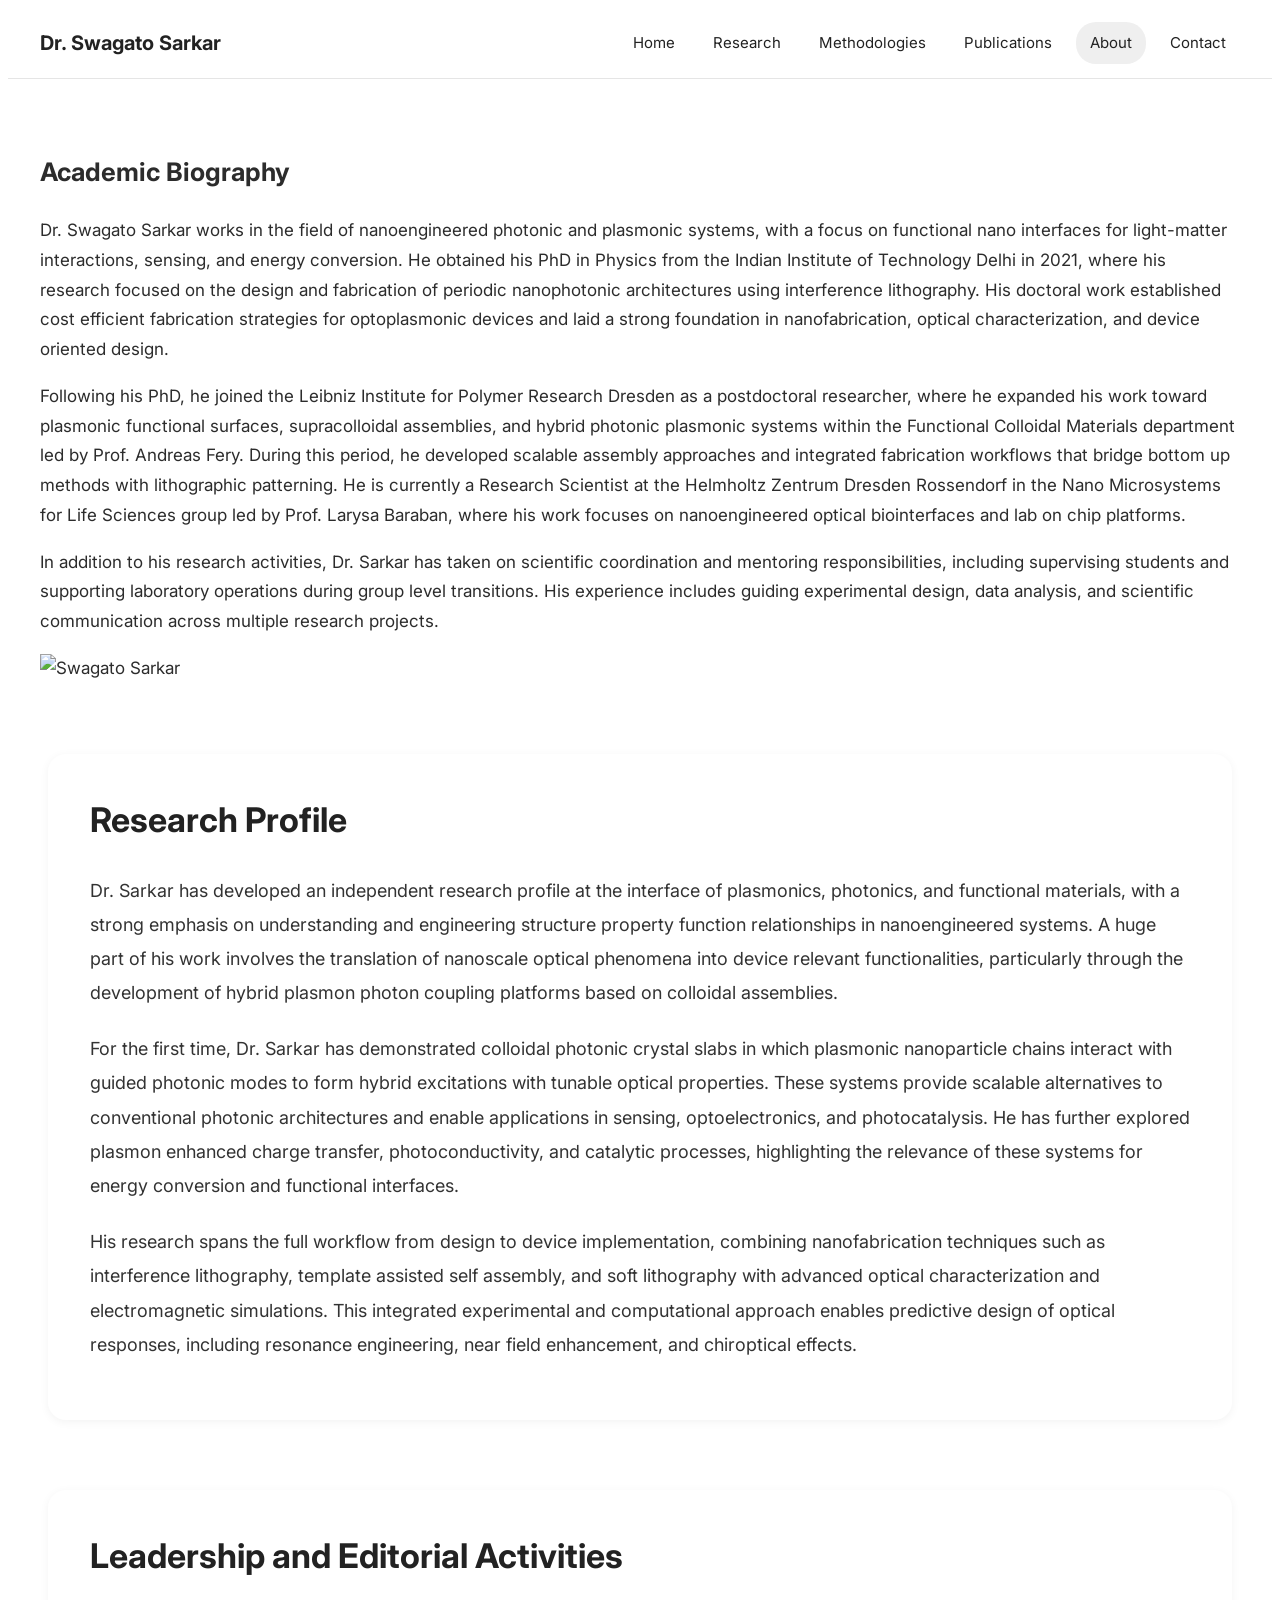
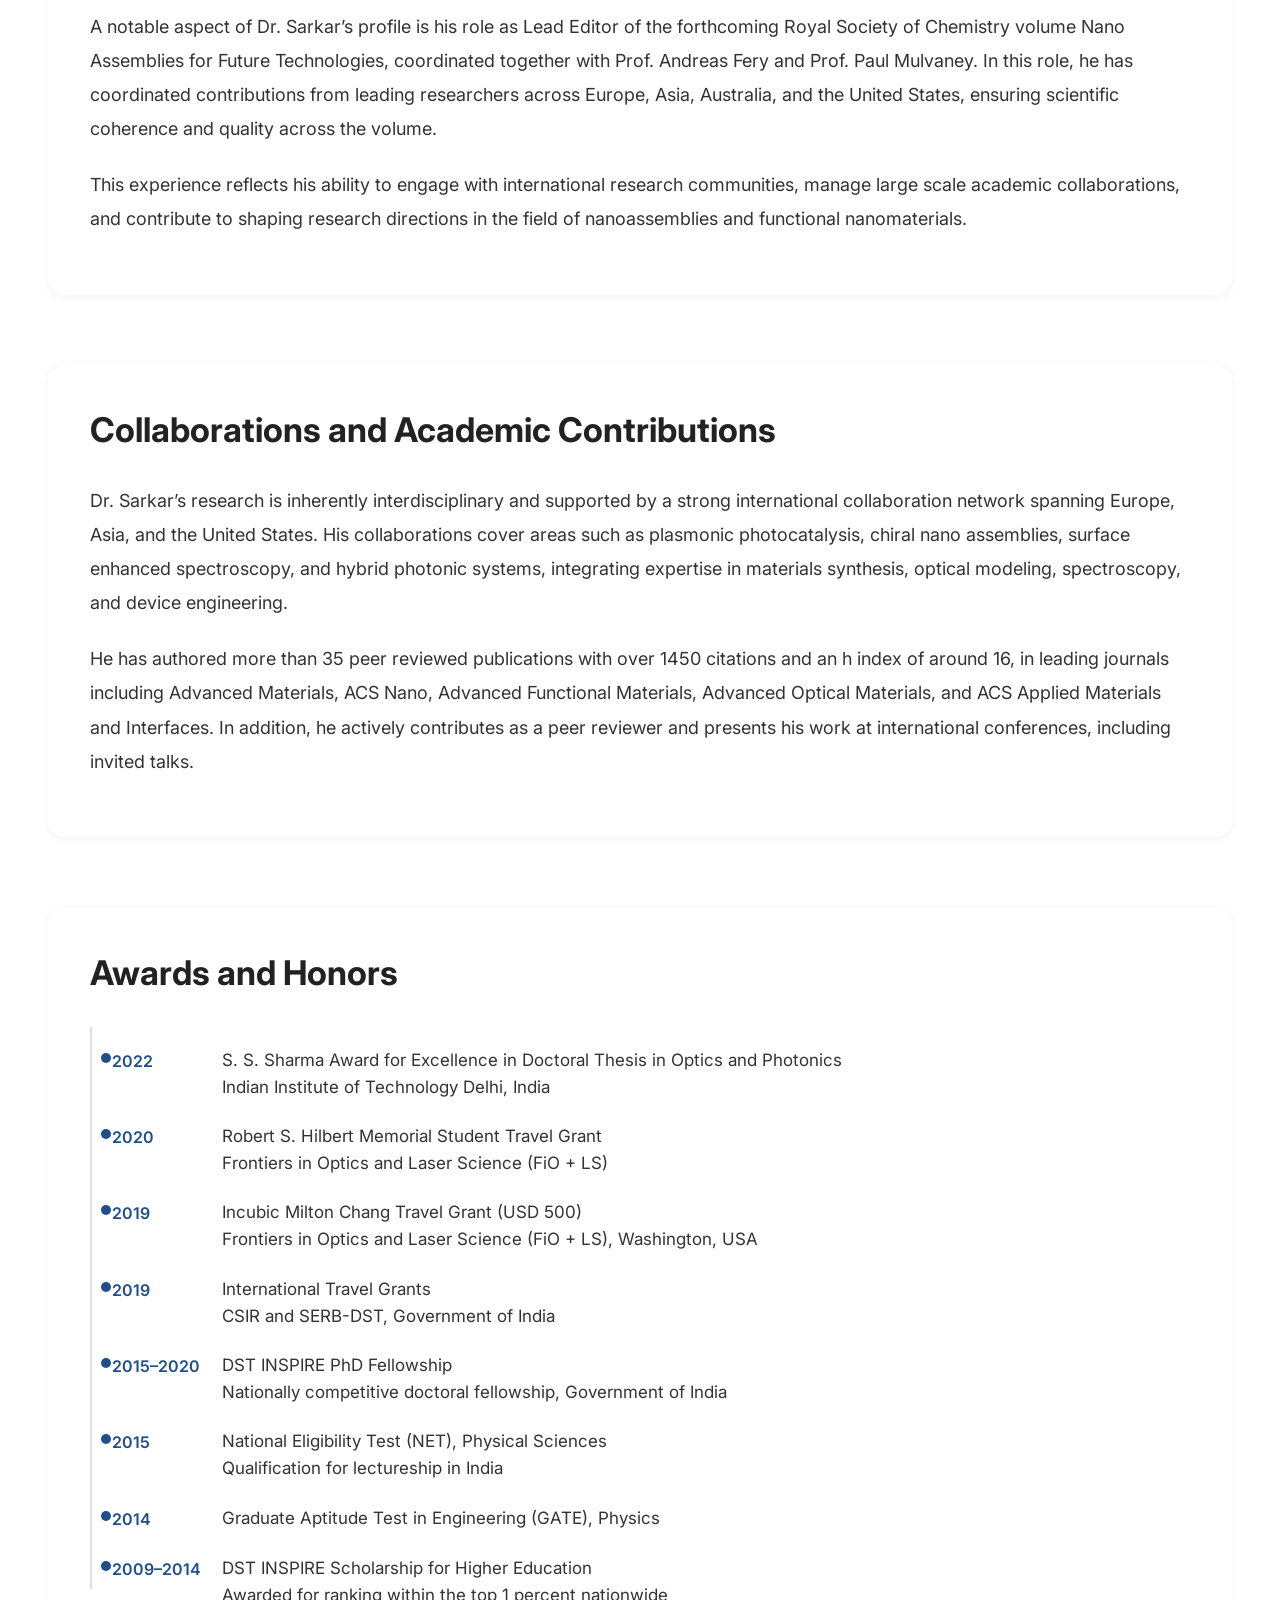
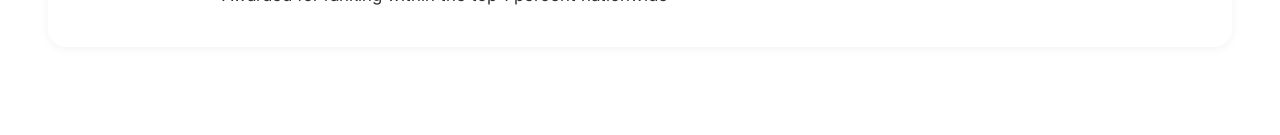
==== commit b8ffde9a: "Update about.html" ====
--- a/about.html
+++ b/about.html
@@ -25,23 +25,30 @@
 
 <div class="container">
 
-    <div class="research-block">
+<section class="about-section">
+  <div class="about-container">
 
-        <h2>Academic Biography</h2>
+    <!-- LEFT: TEXT -->
+    <div class="about-text">
+      <h2>Academic Biography</h2>
+      <p>
+        Dr. Swagato Sarkar works in the field of nanoengineered photonic and plasmonic systems, with a focus on functional nano interfaces for light-matter interactions, sensing, and energy conversion. He obtained his PhD in Physics from the Indian Institute of Technology Delhi in 2021, where his research focused on the design and fabrication of periodic nanophotonic architectures using interference lithography. His doctoral work established cost efficient fabrication strategies for optoplasmonic devices and laid a strong foundation in nanofabrication, optical characterization, and device oriented design.
+      </p>
+      <p>
+        Following his PhD, he joined the Leibniz Institute for Polymer Research Dresden as a postdoctoral researcher, where he expanded his work toward plasmonic functional surfaces, supracolloidal assemblies, and hybrid photonic plasmonic systems within the Functional Colloidal Materials department led by Prof. Andreas Fery. During this period, he developed scalable assembly approaches and integrated fabrication workflows that bridge bottom up methods with lithographic patterning. He is currently a Research Scientist at the Helmholtz Zentrum Dresden Rossendorf in the Nano Microsystems for Life Sciences group led by Prof. Larysa Baraban, where his work focuses on nanoengineered optical biointerfaces and lab on chip platforms.
+      </p>
+      <p>
+        In addition to his research activities, Dr. Sarkar has taken on scientific coordination and mentoring responsibilities, including supervising students and supporting laboratory operations during group level transitions. His experience includes guiding experimental design, data analysis, and scientific communication across multiple research projects.
+      </p>
+    </div>
 
-        <p>
-            Dr. Swagato Sarkar works in the field of nanoengineered photonic and plasmonic systems, with a focus on functional nano interfaces for light-matter interactions, sensing, and energy conversion. He obtained his PhD in Physics from the Indian Institute of Technology Delhi in 2021, where his research focused on the design and fabrication of periodic nanophotonic architectures using interference lithography. His doctoral work established cost efficient fabrication strategies for optoplasmonic devices and laid a strong foundation in nanofabrication, optical characterization, and device oriented design.
-        </p>
+    <!-- RIGHT: IMAGE -->
+    <div class="about-image">
+      <img src="profile.jpg" alt="Swagato Sarkar">
+    </div>
 
-        <p>
-            Following his PhD, he joined the Leibniz Institute for Polymer Research Dresden as a postdoctoral researcher, where he expanded his work toward plasmonic functional surfaces, supracolloidal assemblies, and hybrid photonic plasmonic systems within the Functional Colloidal Materials department led by Prof. Andreas Fery. During this period, he developed scalable assembly approaches and integrated fabrication workflows that bridge bottom up methods with lithographic patterning. He is currently a Research Scientist at the Helmholtz Zentrum Dresden Rossendorf in the Nano Microsystems for Life Sciences group led by Prof. Larysa Baraban, where his work focuses on nanoengineered optical biointerfaces and lab on chip platforms.
-        </p>
-
-        <p>
-            In addition to his research activities, Dr. Sarkar has taken on scientific coordination and mentoring responsibilities, including supervising students and supporting laboratory operations during group level transitions. His experience includes guiding experimental design, data analysis, and scientific communication across multiple research projects.
-        </p>
-
-    </div>
+  </div>
+</section>
 
 
     <div class="research-block">
--- a/styles.css
+++ b/styles.css
@@ -4,12 +4,35 @@
 
 body {
     font-family: "Inter", sans-serif;
-    color: #333;
-    line-height: 1.7;
-}
-
-h1, h2, h3 {
-    font-family: "Playfair Display", serif;
+    font-size: 17px;          /* slightly larger */
+    line-height: 1.75;        /* more breathing space */
+    color: #2c2c2c;           /* softer than pure black */
+}
+
+body {
+    font-family: "Inter", sans-serif;
+    font-size: 17px;          /* slightly larger */
+    line-height: 1.75;        /* more breathing space */
+    color: #2c2c2c;           /* softer than pure black */
+}
+
+ul {
+    padding-left: 0;
+    list-style: none;
+}
+
+ul li {
+    position: relative;
+    padding-left: 22px;
+    margin-bottom: 10px;
+}
+
+ul li::before {
+    content: "▸";
+    position: absolute;
+    left: 0;
+    color: #3b6ea8;   /* subtle blue accent */
+    font-weight: bold;
 }
 
 .site-header {
@@ -644,3 +667,60 @@
         transition: none;
     }
 }
+/* HERO BACKGROUND */
+.hero-bg {
+    position: relative;
+    background: url("hero.jpg") center/cover no-repeat;
+    height: 70vh;
+    display: flex;
+    align-items: center;
+    justify-content: center;
+}
+
+/* DARK OVERLAY */
+.hero-overlay {
+    background: linear-gradient(
+        to bottom,
+        rgba(0, 0, 0, 0.65),
+        rgba(0, 0, 0, 0.85)
+    );
+    padding: 40px;
+    border-radius: 12px;
+    text-align: center;
+    color: white;
+    max-width: 800px;
+}
+
+/* TEXT STYLING */
+.hero-overlay h1 {
+    font-size: 2.8rem;
+    margin-bottom: 10px;
+}
+
+.hero-overlay h2 {
+    font-size: 1.2rem;
+    margin-bottom: 20px;
+    font-weight: 400;
+}
+
+.hero-overlay p {
+    font-size: 1rem;
+    line-height: 1.6;
+}
+.hero-overlay h1 {
+    color: #ffffff;
+    font-weight: 600;
+}
+
+.hero-overlay h2 {
+    color: #e0e0e0;
+}
+
+.hero-overlay p {
+    color: #f5f5f5;
+}
+.hero-overlay h1,
+.hero-overlay h2,
+.hero-overlay p {
+    text-shadow: 0 2px 8px rgba(0, 0, 0, 0.6);
+}
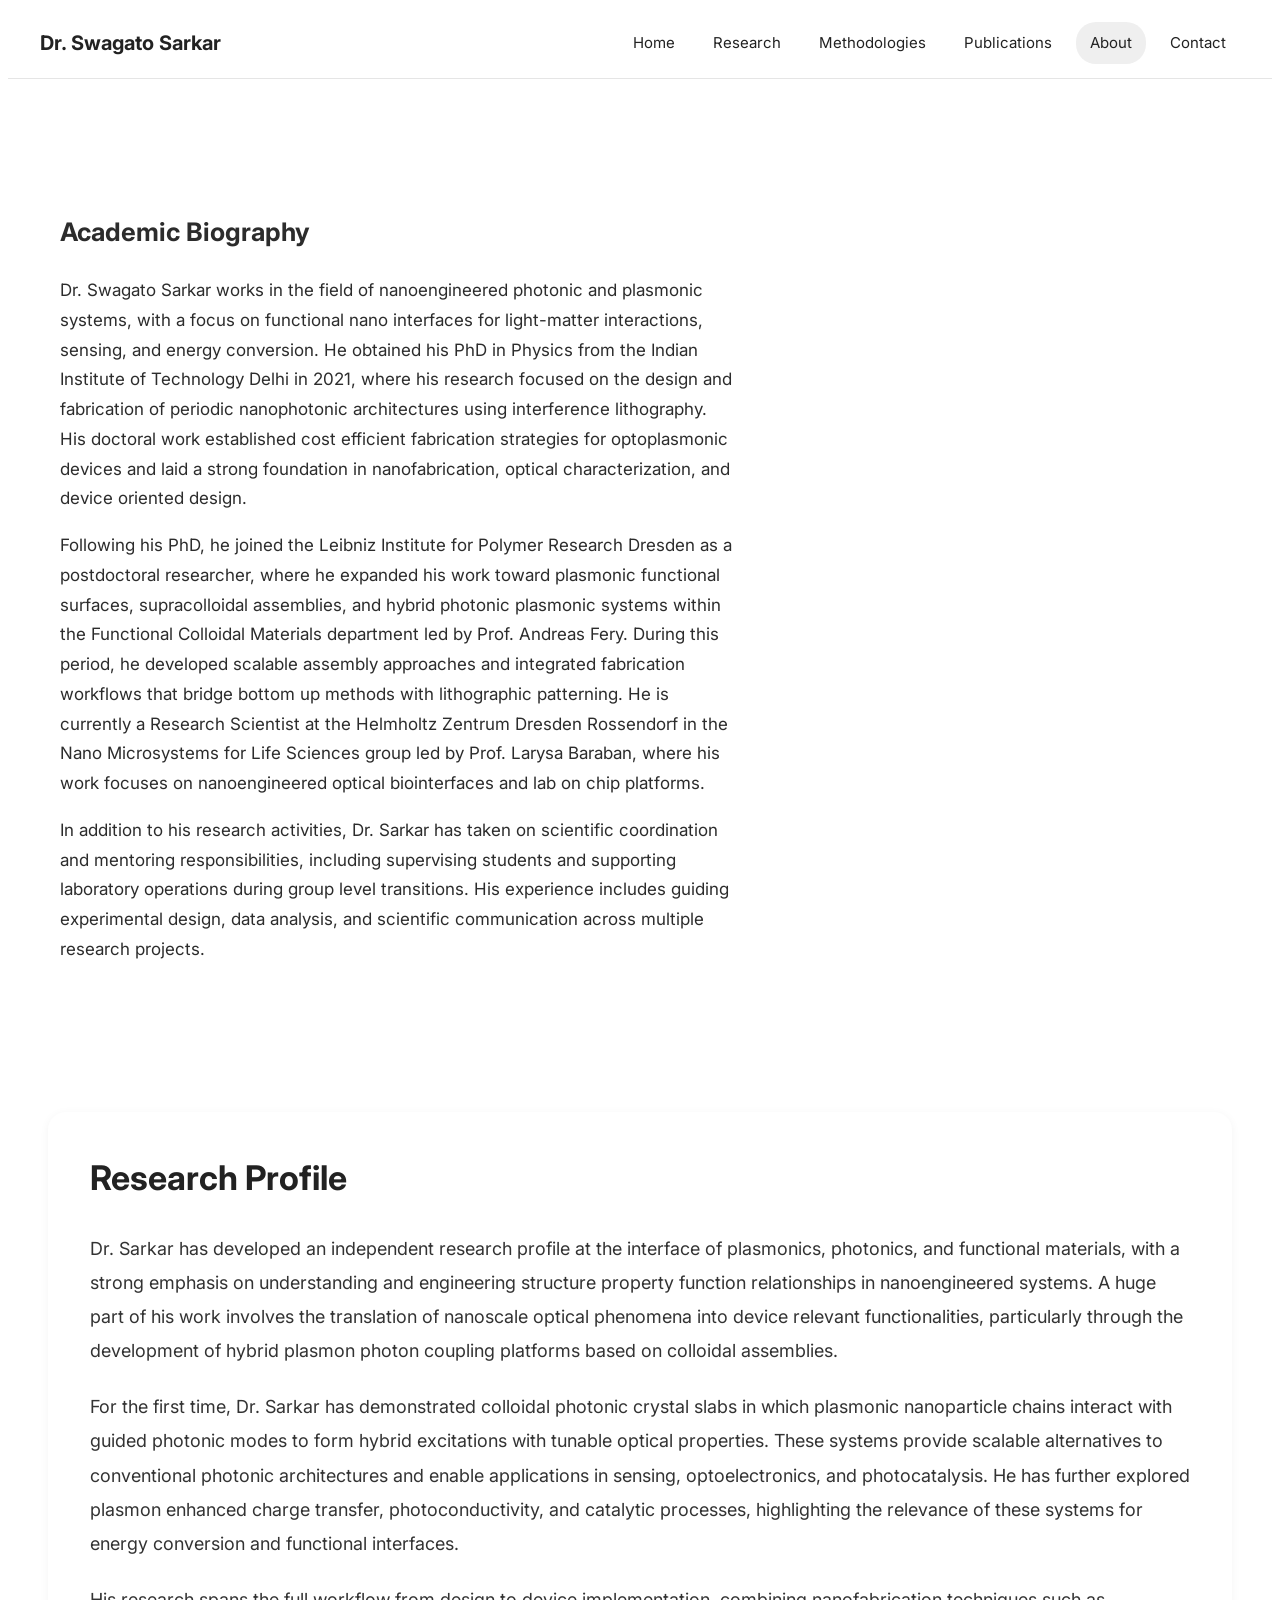
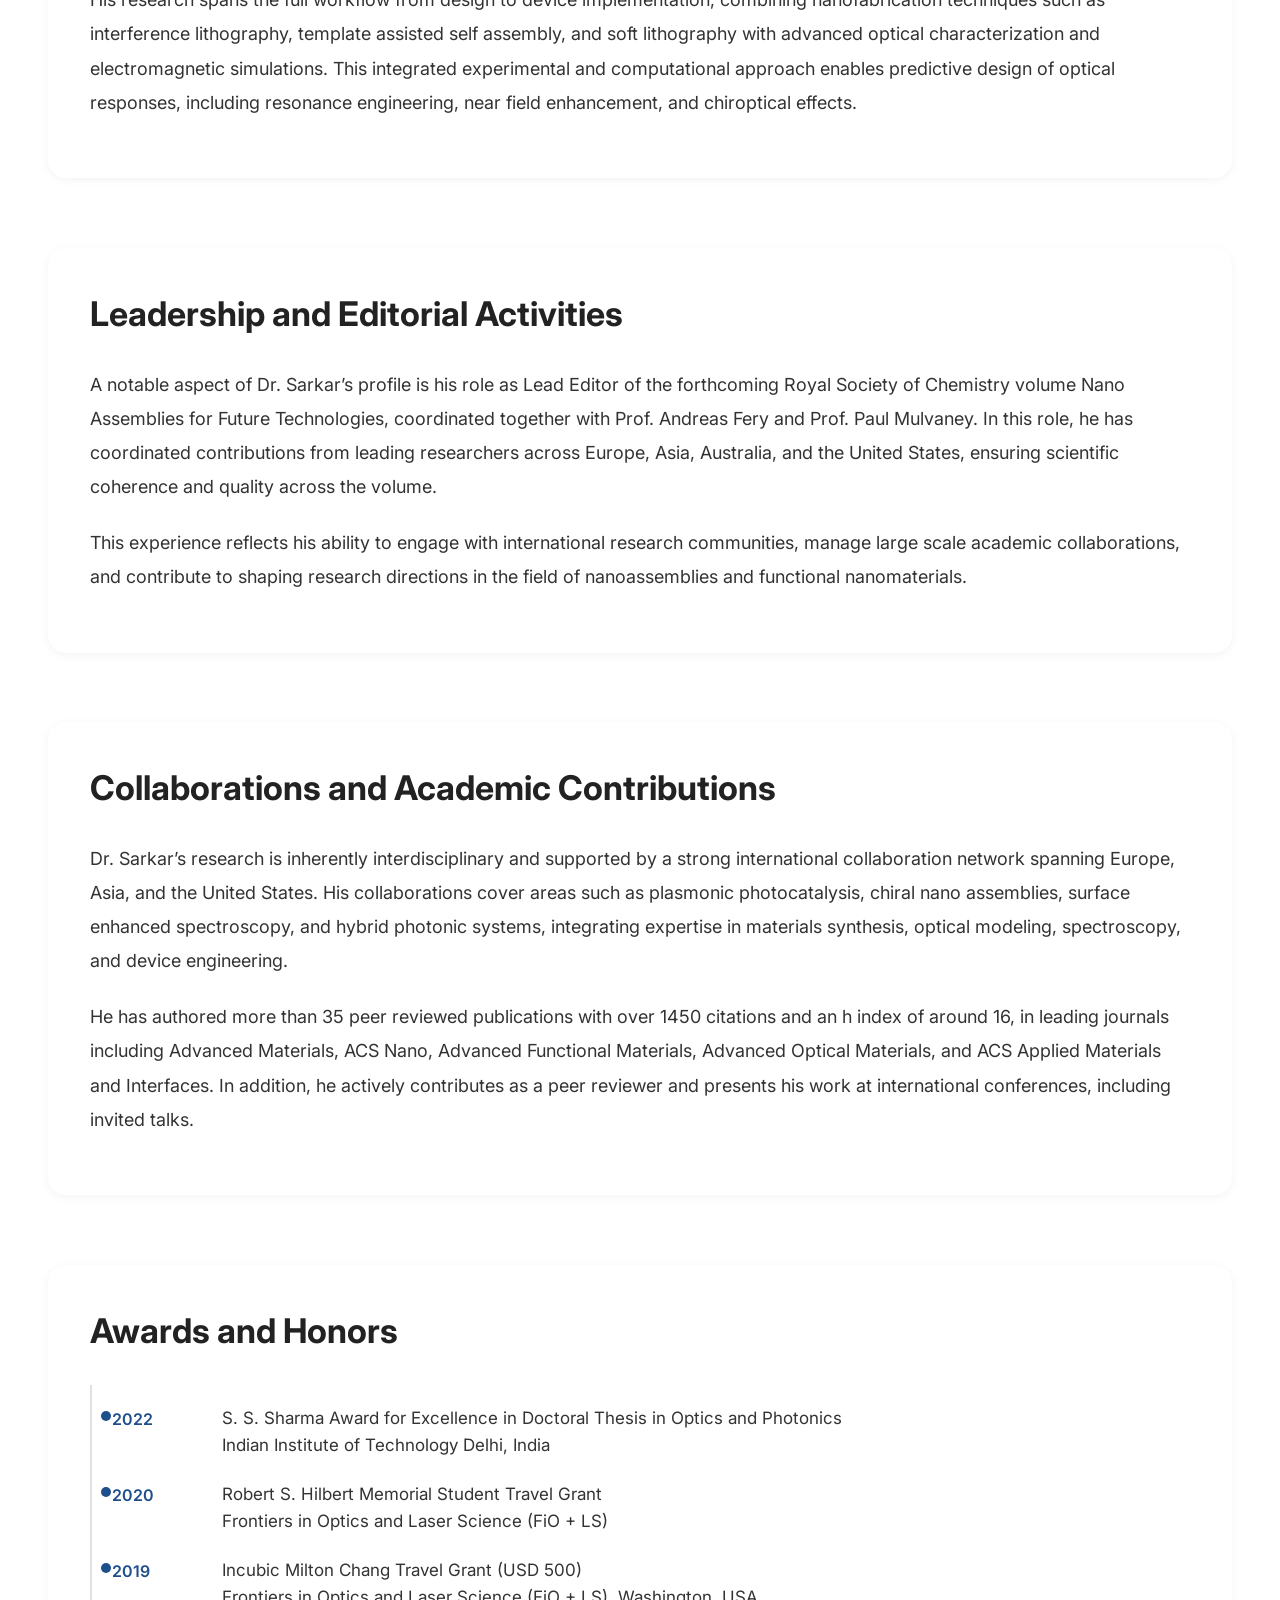
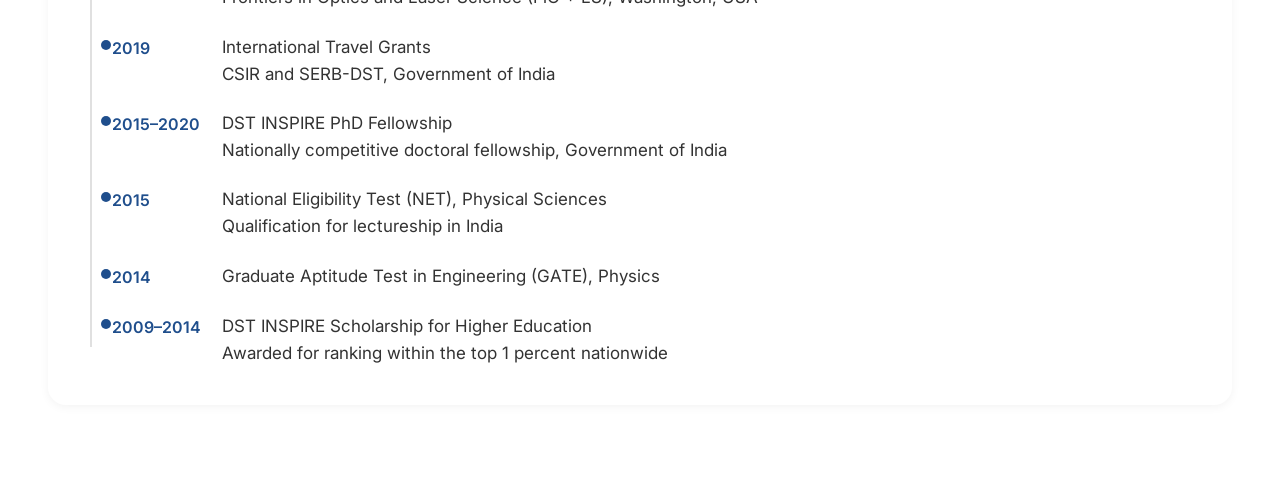
==== commit 26628b18: "Update about.html" ====
--- a/about.html
+++ b/about.html
@@ -44,7 +44,7 @@
 
     <!-- RIGHT: IMAGE -->
     <div class="about-image">
-      <img src="profile.jpg" alt="Swagato Sarkar">
+      <img src="profile.jpeg" alt="Swagato Sarkar">
     </div>
 
   </div>
--- a/styles.css
+++ b/styles.css
@@ -724,3 +724,54 @@
 .hero-overlay p {
     text-shadow: 0 2px 8px rgba(0, 0, 0, 0.6);
 }
+.about-section {
+  padding: 60px 20px;
+}
+
+.about-container {
+  display: flex;
+  align-items: center;
+  justify-content: space-between;
+  gap: 40px;
+  max-width: 1200px;
+  margin: auto;
+}
+
+/* TEXT SIDE */
+.about-text {
+  flex: 1.5;
+}
+
+/* IMAGE SIDE */
+.about-image {
+  flex: 1;
+  display: flex;
+  justify-content: center;
+}
+
+.about-image img {
+  width: 100%;
+  max-width: 350px;
+  border-radius: 20px;
+  box-shadow: 0 10px 30px rgba(0,0,0,0.15);
+}
+@media (max-width: 768px) {
+  .about-container {
+    flex-direction: column;
+    text-align: center;
+  }
+
+  .about-image img {
+    max-width: 250px;
+  }
+}
+.about-image {
+  opacity: 0;
+  transform: translateX(50px);
+  transition: all 0.8s ease;
+}
+
+.about-image.visible {
+  opacity: 1;
+  transform: translateX(0);
+}
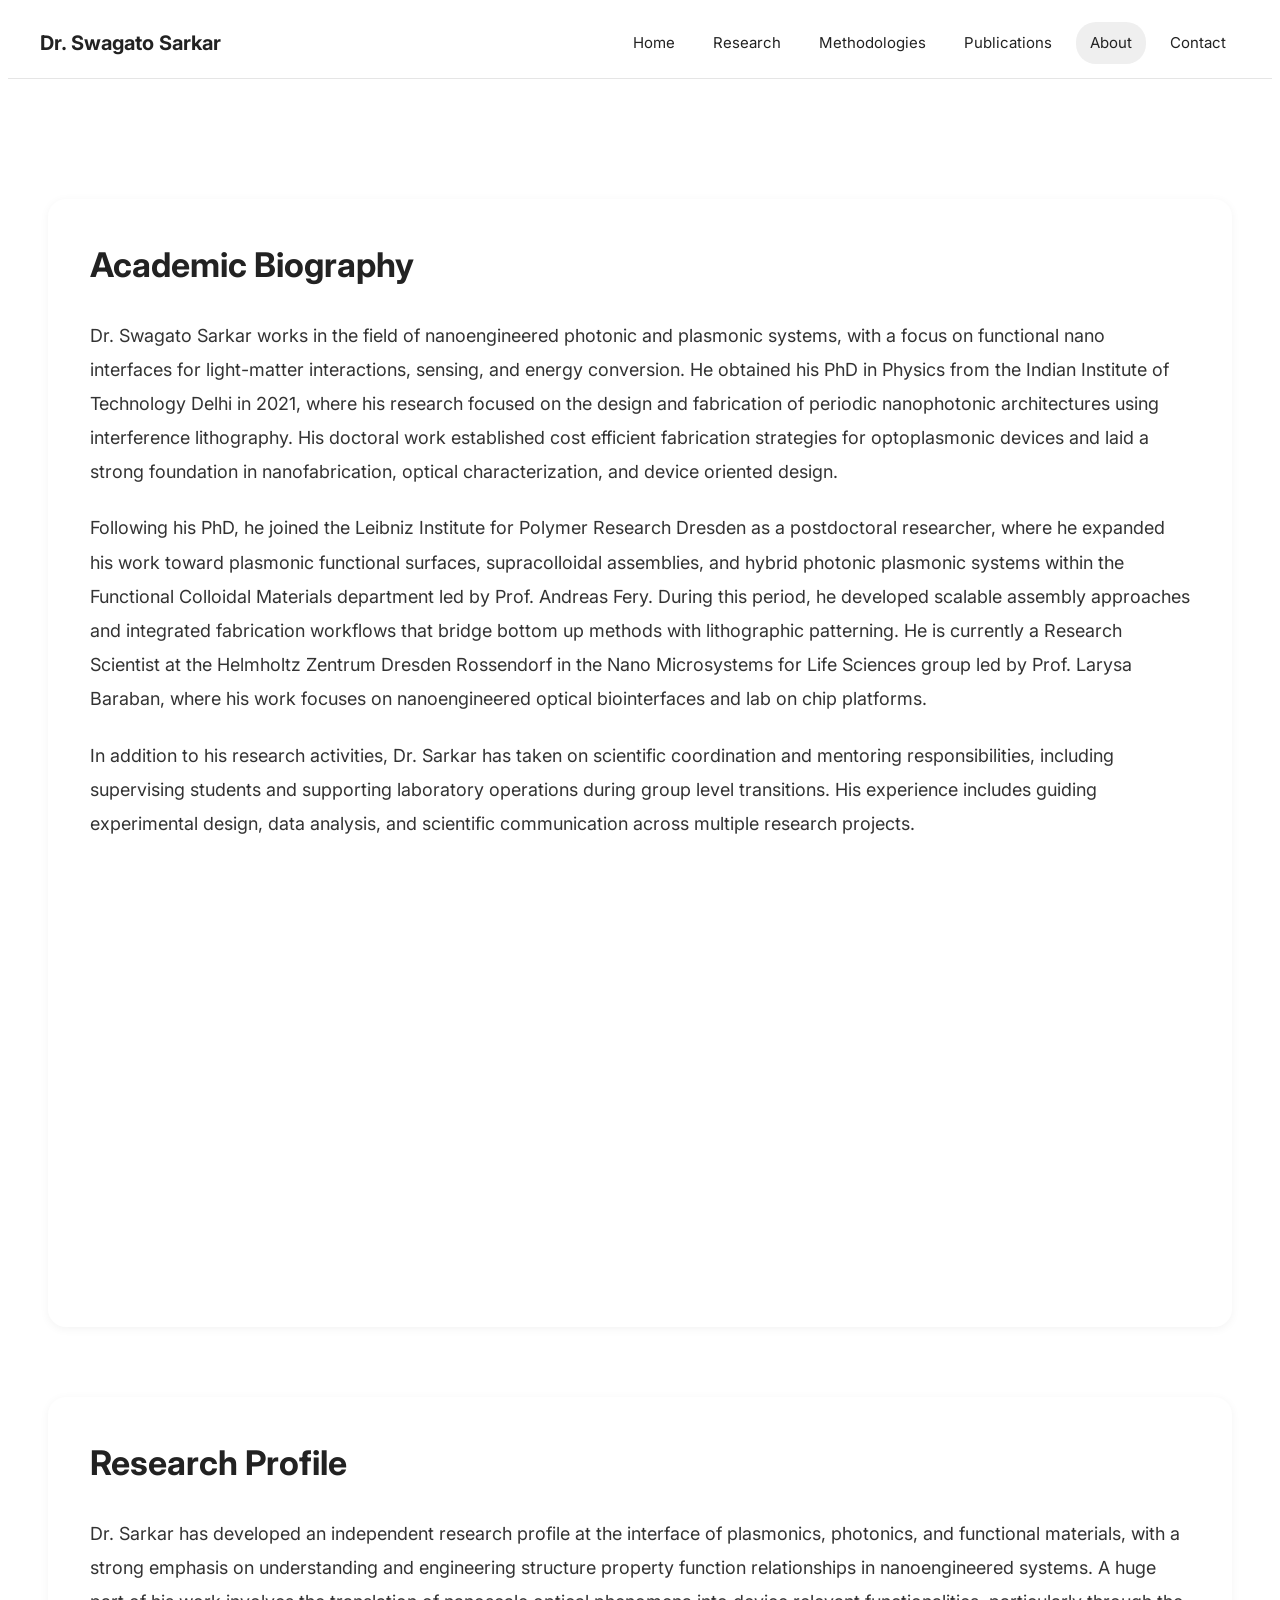
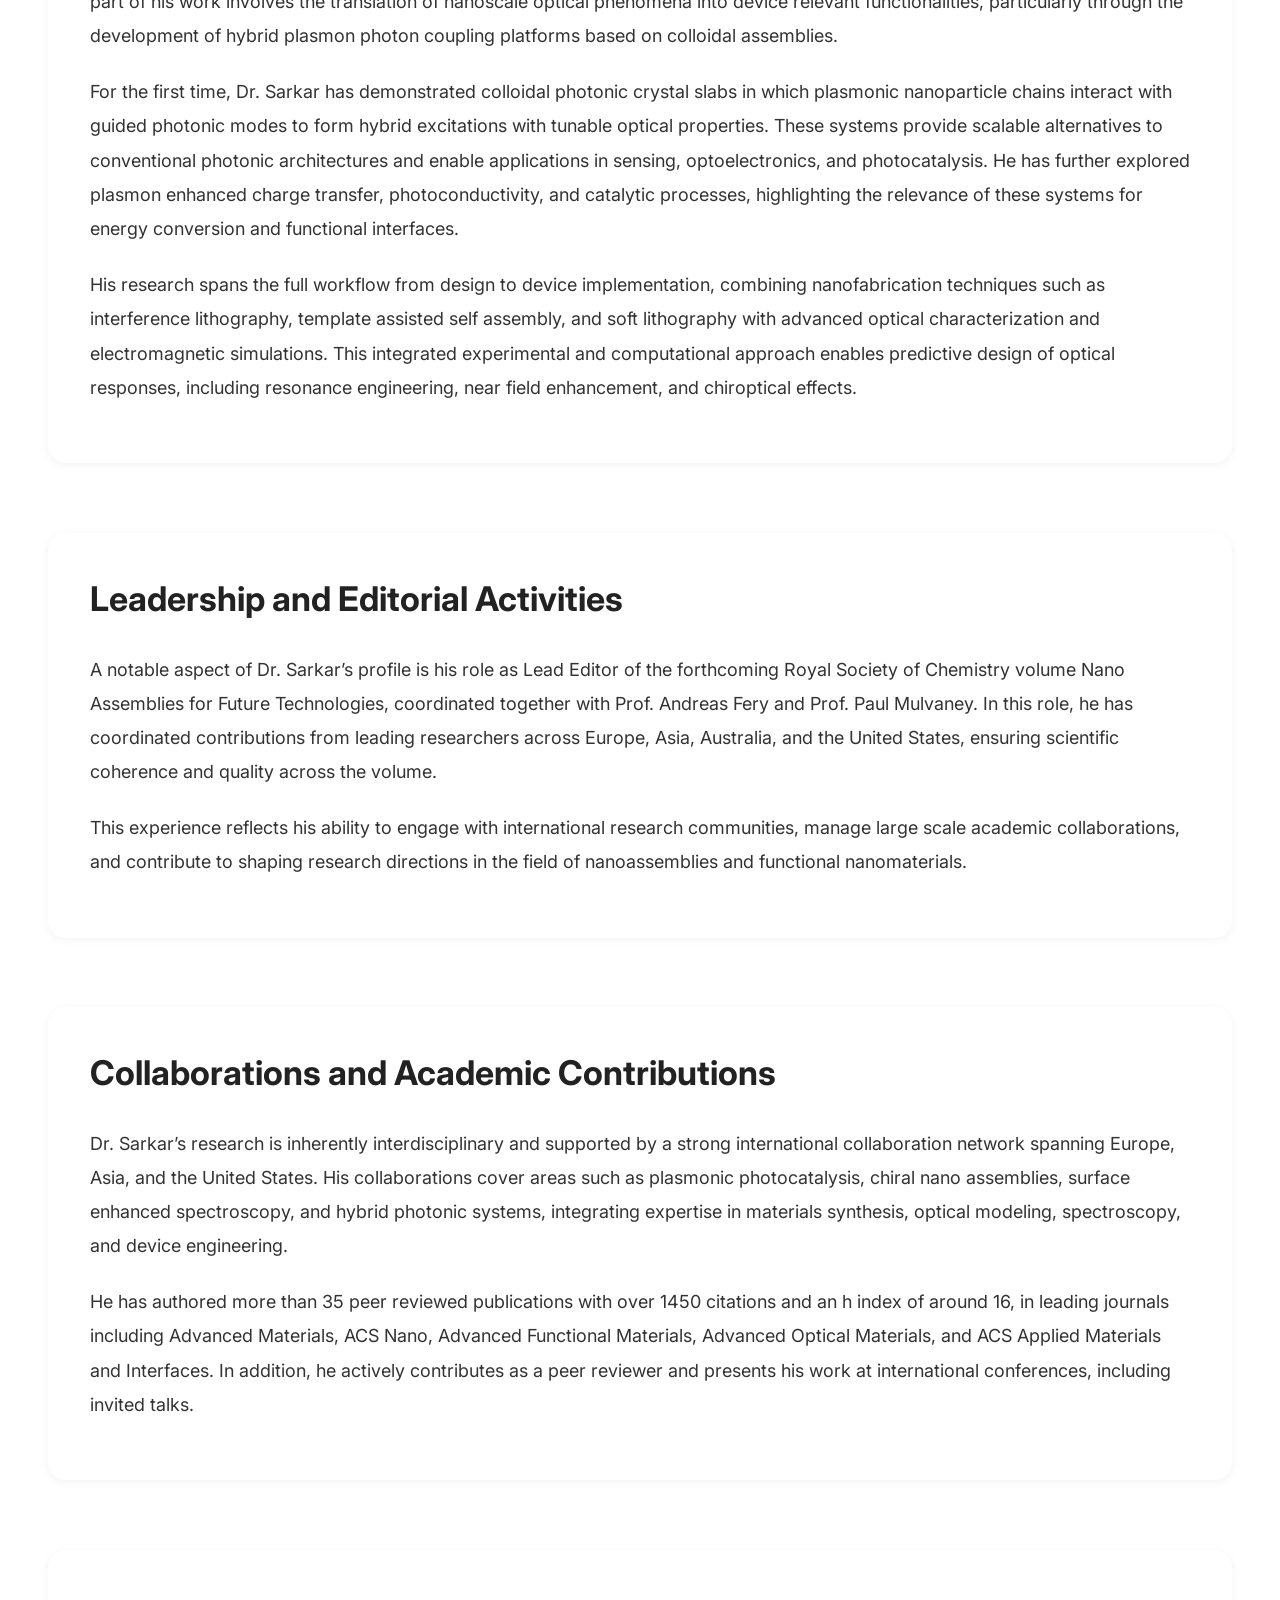
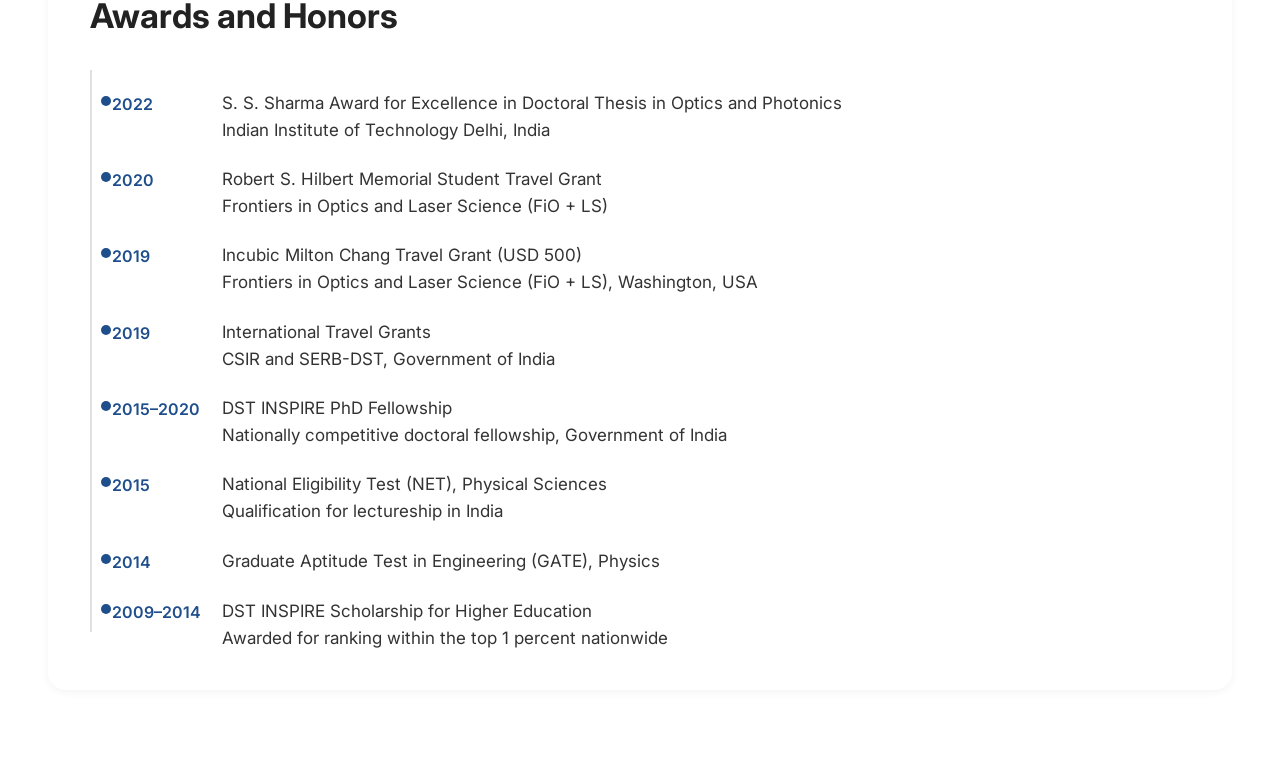
==== commit dfa264d5: "Update about.html" ====
--- a/about.html
+++ b/about.html
@@ -25,30 +25,31 @@
 
 <div class="container">
 
-<section class="about-section">
-  <div class="about-container">
+<div class="research-block about-intro-block">
+    <div class="about-flex">
 
-    <!-- LEFT: TEXT -->
-    <div class="about-text">
-      <h2>Academic Biography</h2>
-      <p>
-        Dr. Swagato Sarkar works in the field of nanoengineered photonic and plasmonic systems, with a focus on functional nano interfaces for light-matter interactions, sensing, and energy conversion. He obtained his PhD in Physics from the Indian Institute of Technology Delhi in 2021, where his research focused on the design and fabrication of periodic nanophotonic architectures using interference lithography. His doctoral work established cost efficient fabrication strategies for optoplasmonic devices and laid a strong foundation in nanofabrication, optical characterization, and device oriented design.
-      </p>
-      <p>
-        Following his PhD, he joined the Leibniz Institute for Polymer Research Dresden as a postdoctoral researcher, where he expanded his work toward plasmonic functional surfaces, supracolloidal assemblies, and hybrid photonic plasmonic systems within the Functional Colloidal Materials department led by Prof. Andreas Fery. During this period, he developed scalable assembly approaches and integrated fabrication workflows that bridge bottom up methods with lithographic patterning. He is currently a Research Scientist at the Helmholtz Zentrum Dresden Rossendorf in the Nano Microsystems for Life Sciences group led by Prof. Larysa Baraban, where his work focuses on nanoengineered optical biointerfaces and lab on chip platforms.
-      </p>
-      <p>
-        In addition to his research activities, Dr. Sarkar has taken on scientific coordination and mentoring responsibilities, including supervising students and supporting laboratory operations during group level transitions. His experience includes guiding experimental design, data analysis, and scientific communication across multiple research projects.
-      </p>
+        <div class="about-text">
+            <h2>Academic Biography</h2>
+
+            <p>
+                Dr. Swagato Sarkar works in the field of nanoengineered photonic and plasmonic systems, with a focus on functional nano interfaces for light-matter interactions, sensing, and energy conversion. He obtained his PhD in Physics from the Indian Institute of Technology Delhi in 2021, where his research focused on the design and fabrication of periodic nanophotonic architectures using interference lithography. His doctoral work established cost efficient fabrication strategies for optoplasmonic devices and laid a strong foundation in nanofabrication, optical characterization, and device oriented design.
+            </p>
+
+            <p>
+                Following his PhD, he joined the Leibniz Institute for Polymer Research Dresden as a postdoctoral researcher, where he expanded his work toward plasmonic functional surfaces, supracolloidal assemblies, and hybrid photonic plasmonic systems within the Functional Colloidal Materials department led by Prof. Andreas Fery. During this period, he developed scalable assembly approaches and integrated fabrication workflows that bridge bottom up methods with lithographic patterning. He is currently a Research Scientist at the Helmholtz Zentrum Dresden Rossendorf in the Nano Microsystems for Life Sciences group led by Prof. Larysa Baraban, where his work focuses on nanoengineered optical biointerfaces and lab on chip platforms.
+            </p>
+
+            <p>
+                In addition to his research activities, Dr. Sarkar has taken on scientific coordination and mentoring responsibilities, including supervising students and supporting laboratory operations during group level transitions. His experience includes guiding experimental design, data analysis, and scientific communication across multiple research projects.
+            </p>
+        </div>
+
+        <div class="about-image">
+            <img src="profile.jpeg" alt="Swagato Sarkar">
+        </div>
+
     </div>
-
-    <!-- RIGHT: IMAGE -->
-    <div class="about-image">
-      <img src="profile.jpeg" alt="Swagato Sarkar">
-    </div>
-
-  </div>
-</section>
+</div>
 
 
     <div class="research-block">
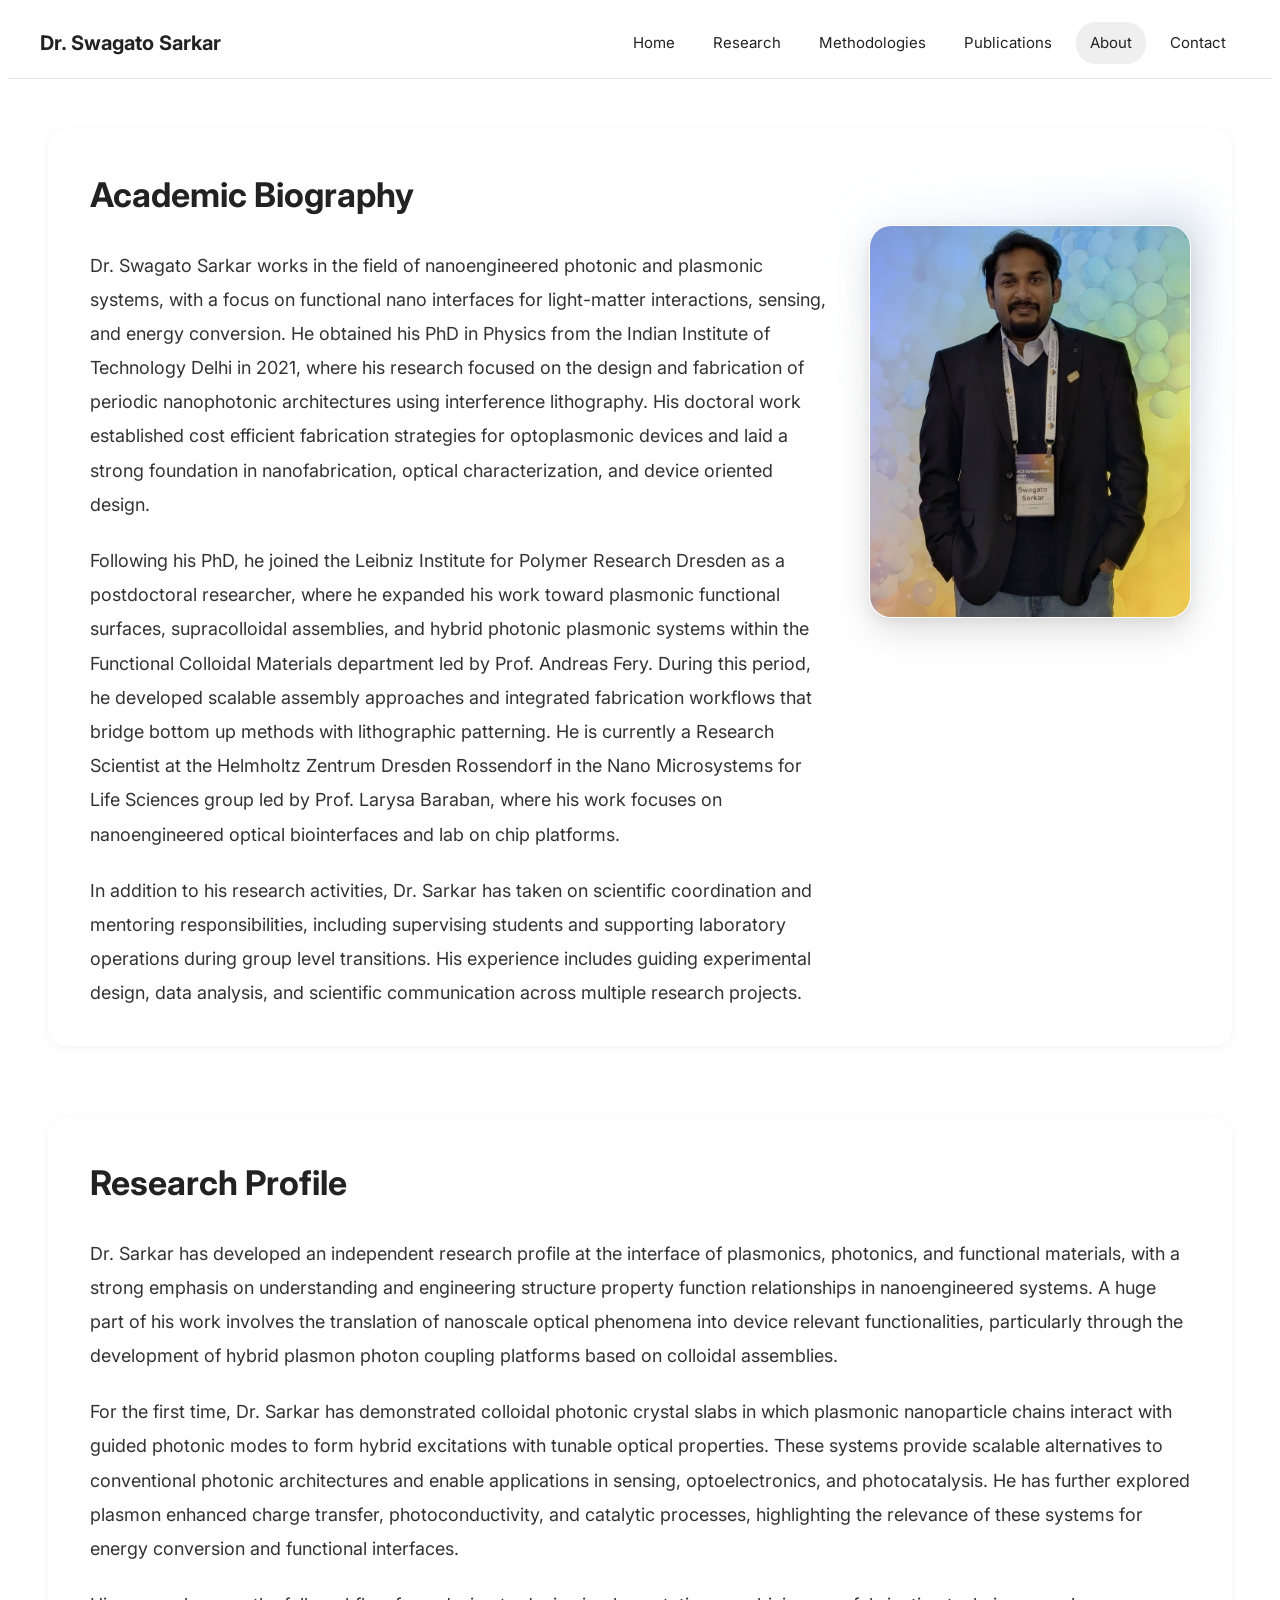
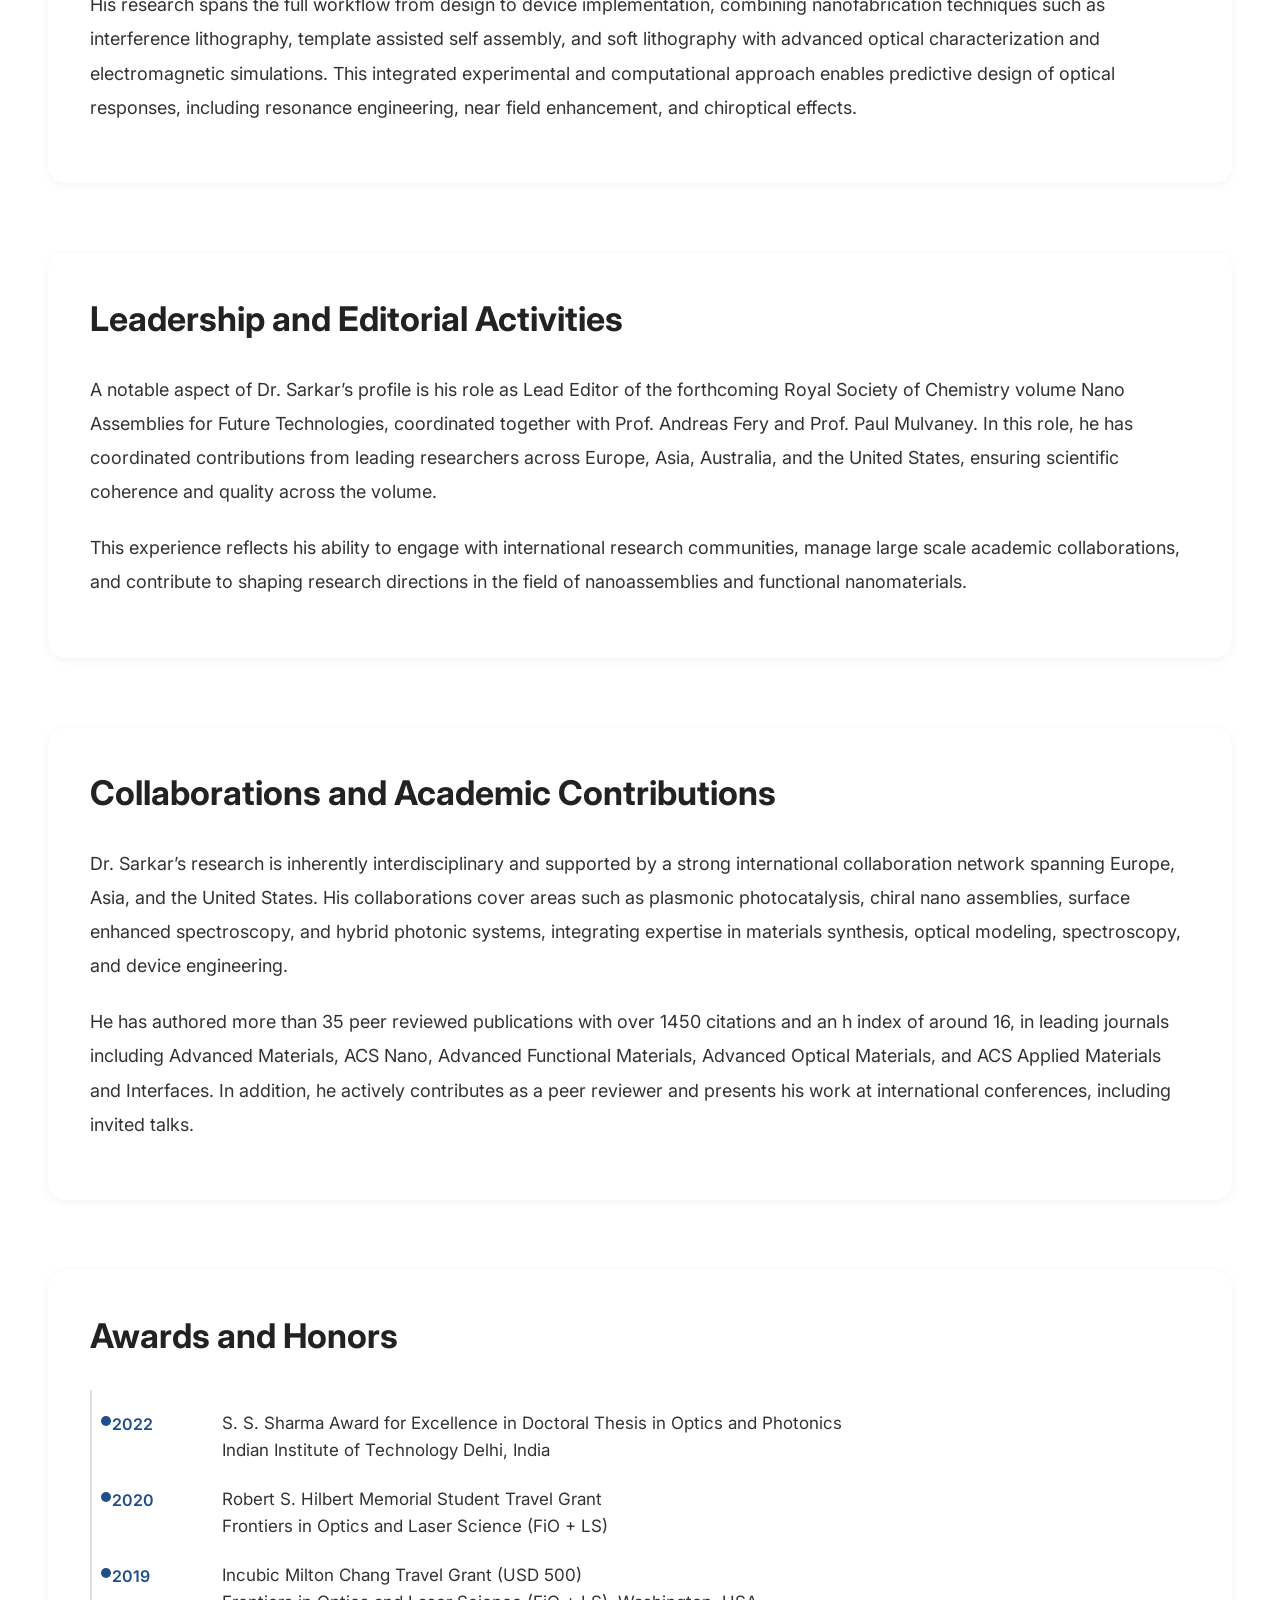
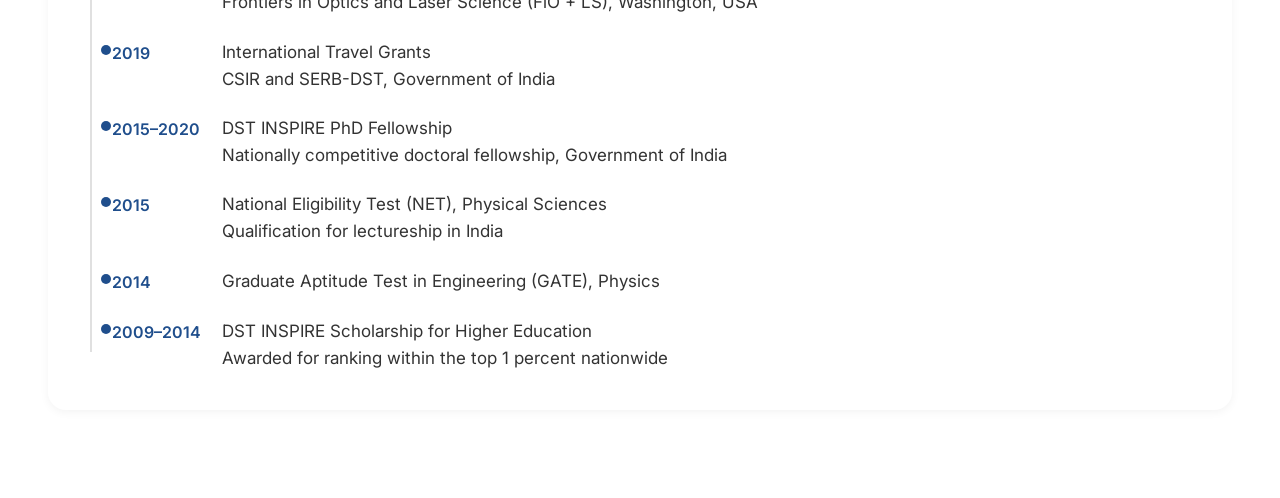
==== commit 2c9e619d: "Update about.html" ====
--- a/about.html
+++ b/about.html
@@ -6,6 +6,7 @@
     <title>About | Dr. Swagato Sarkar</title>
     <link href="https://fonts.googleapis.com/css2?family=Playfair+Display:wght@500;600&family=Inter:wght@400;500&display=swap" rel="stylesheet">
     <link rel="stylesheet" href="styles.css">
+    <link rel="icon" type="image/png" href="favicon.png">
 </head>
 <body>
 
--- a/styles.css
+++ b/styles.css
@@ -724,54 +724,96 @@
 .hero-overlay p {
     text-shadow: 0 2px 8px rgba(0, 0, 0, 0.6);
 }
-.about-section {
-  padding: 60px 20px;
-}
-
-.about-container {
-  display: flex;
-  align-items: center;
-  justify-content: space-between;
-  gap: 40px;
-  max-width: 1200px;
-  margin: auto;
-}
-
-/* TEXT SIDE */
+.about-intro-block {
+    margin-top: 0;
+}
+
+.about-flex {
+    display: flex;
+    align-items: flex-start;
+    justify-content: space-between;
+    gap: 42px;
+}
+
 .about-text {
-  flex: 1.5;
-}
-
-/* IMAGE SIDE */
+    flex: 1.8;
+    min-width: 0;
+}
+
+.about-text p:last-child {
+    margin-bottom: 0;
+}
+
 .about-image {
-  flex: 1;
-  display: flex;
-  justify-content: center;
+    flex: 0 0 320px;
+    display: flex;
+    justify-content: center;
+    align-items: flex-start;
+    margin-top: 60px;
+    position: relative;
+}
+
+.about-image::before {
+    content: "";
+    position: absolute;
+    top: 50%;
+    left: 50%;
+    width: 112%;
+    height: 112%;
+    transform: translate(-50%, -50%);
+    border-radius: 26px;
+    background: radial-gradient(
+        circle at top right,
+        rgba(59, 110, 168, 0.16),
+        rgba(130, 170, 220, 0.10) 35%,
+        rgba(255, 255, 255, 0.0) 72%
+    );
+    filter: blur(18px);
+    z-index: 0;
+    pointer-events: none;
 }
 
 .about-image img {
-  width: 100%;
-  max-width: 350px;
-  border-radius: 20px;
-  box-shadow: 0 10px 30px rgba(0,0,0,0.15);
-}
-@media (max-width: 768px) {
-  .about-container {
-    flex-direction: column;
-    text-align: center;
-  }
-
-  .about-image img {
-    max-width: 250px;
-  }
-}
-.about-image {
-  opacity: 0;
-  transform: translateX(50px);
-  transition: all 0.8s ease;
-}
-
-.about-image.visible {
-  opacity: 1;
-  transform: translateX(0);
-}
+    position: relative;
+    z-index: 1;
+    width: 100%;
+    max-width: 320px;
+    height: auto;
+    display: block;
+    border-radius: 22px;
+    border: 1px solid rgba(255, 255, 255, 0.7);
+    box-shadow:
+        0 14px 36px rgba(0, 0, 0, 0.12),
+        0 4px 12px rgba(0, 0, 0, 0.06);
+    transition: transform 0.35s ease, box-shadow 0.35s ease;
+}
+
+.about-image img:hover {
+    transform: translateY(-4px) scale(1.01);
+    box-shadow:
+        0 20px 44px rgba(0, 0, 0, 0.14),
+        0 8px 18px rgba(0, 0, 0, 0.08);
+}
+
+@media (max-width: 900px) {
+    .about-flex {
+        flex-direction: column;
+        align-items: flex-start;
+    }
+
+    .about-image {
+        flex: none;
+        width: 100%;
+        justify-content: flex-start;
+        margin-top: 18px;
+    }
+
+    .about-image::before {
+        width: 95%;
+        height: 95%;
+    }
+
+    .about-image img {
+        max-width: 260px;
+    }
+}
